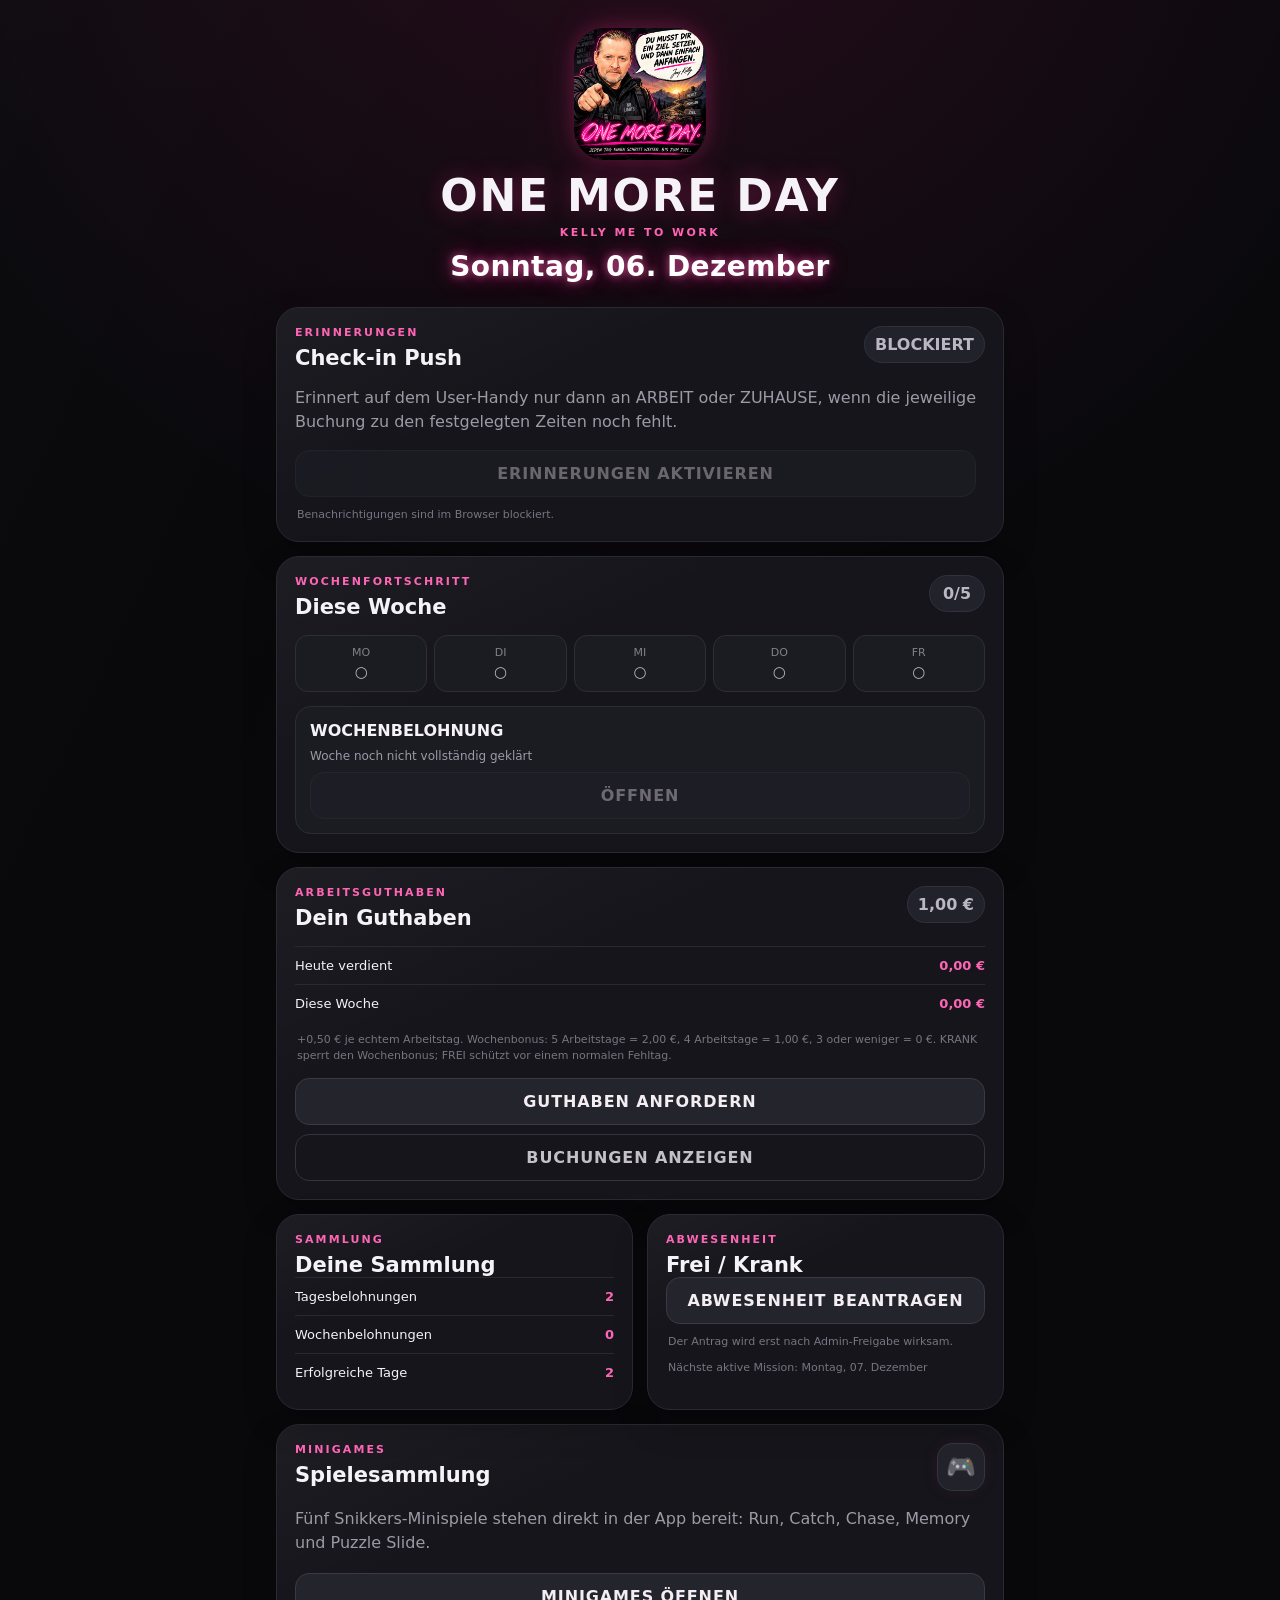
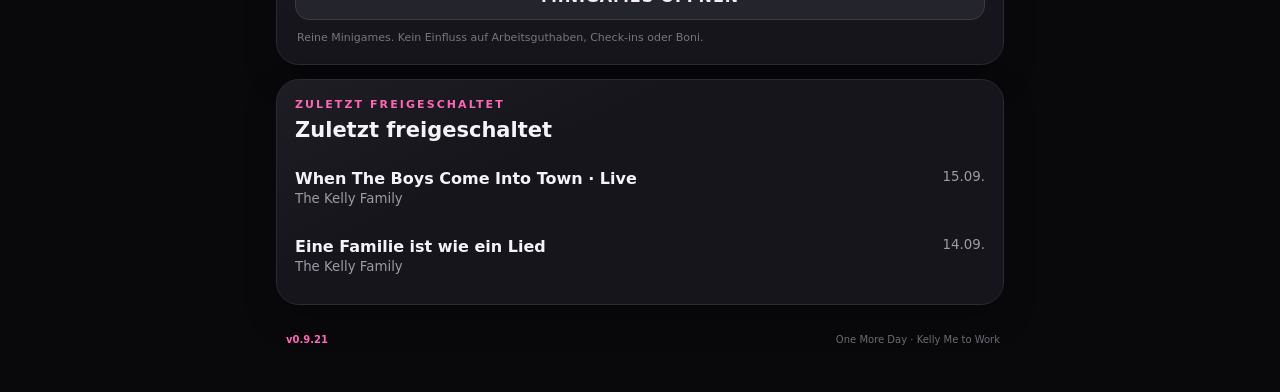
==== index.html @ d8d06d21 "Add files via upload" ====
<!doctype html>
<html lang="de">
<head>
  <meta charset="utf-8" />
  <meta name="viewport" content="width=device-width,initial-scale=1,viewport-fit=cover" />
  <meta name="theme-color" content="#0b0b0f" />
  <meta name="description" content="One More Day – Kelly Me to Work" />
  <link rel="manifest" href="manifest.webmanifest" />
  <link rel="icon" href="assets/icons/icon-192.png" />
  <link rel="apple-touch-icon" href="assets/icons/icon-192.png" />
  <link rel="stylesheet" href="styles.css" />
  <link rel="stylesheet" href="games/snikkers-run/snikkers-run.css" />
  <title>One More Day</title>
</head>
<body>
  <div class="app-shell">
    <header class="hero">
      <button id="joeyMotivationBtn" class="brand-icon-button" type="button" aria-label="Joey Kelly Motivation im Vollbild öffnen">
        <img class="brand-icon" src="assets/icons/icon-512.png" alt="One More Day – Joey Kelly Motivation" />
      </button>
      <div class="hero-copy">
        <h1>ONE MORE DAY</h1>
        <p class="hero-claim">KELLY ME TO WORK</p>
        <p id="todayLabel" class="today-date"></p>
      </div>
    </header>

    <main>
      <section id="pauseBanner" class="card pause-banner hidden"></section>

      <section id="missionCard" class="card mission-card">
        <div class="section-heading">
          <div>
            <p class="eyebrow">HEUTIGE MISSION</p>
            <h2>Arbeit. Zuhause. Belohnung.</h2>
          </div>
          <div id="dayBadge" class="badge">0/2</div>
        </div>

        <div class="steps">
          <div id="workStep" class="step">
            <div class="step-icon">W</div>
            <div class="step-copy">
              <strong>ARBEIT</strong>
              <span id="workStatus">Vor 13:00 Uhr am Arbeitsort bestätigen</span>
            </div>
            <span id="workMark" class="status-dot"></span>
          </div>

          <div id="homeStep" class="step">
            <div class="step-icon">H</div>
            <div class="step-copy">
              <strong>ZUHAUSE</strong>
              <span id="homeStatus">Ab 13:00 Uhr zuhause bestätigen</span>
            </div>
            <span id="homeMark" class="status-dot"></span>
          </div>
        </div>

        <button id="locationBtn" class="primary-btn">STANDORT PRÜFEN</button>
        <p id="locationHint" class="microcopy">Standort wird nur beim Tippen geprüft. Keine Hintergrund-Ortung.</p>
      </section>

      <section id="pushReminderCard" class="card push-card hidden">
        <div class="section-heading">
          <div>
            <p class="eyebrow">ERINNERUNGEN</p>
            <h2>Check-in Push</h2>
          </div>
          <div id="pushPermissionBadge" class="badge">AUS</div>
        </div>
        <p class="muted">Erinnert auf dem User-Handy nur dann an ARBEIT oder ZUHAUSE, wenn die jeweilige Buchung zu den festgelegten Zeiten noch fehlt.</p>
        <div class="push-actions">
          <button id="enableUserPushBtn" class="secondary-btn" type="button">ERINNERUNGEN AKTIVIEREN</button>
          <button id="disableUserPushBtn" class="ghost-btn hidden" type="button">DEAKTIVIEREN</button>
        </div>
        <p id="userPushStatus" class="microcopy">Noch nicht eingerichtet.</p>
      </section>

      <section id="rewardCard" class="card reward-card locked">
        <div class="reward-lock" id="rewardLock">🔒</div>
        <p class="eyebrow">TAGESBELOHNUNG</p>
        <h2 id="rewardTitle">Noch gesperrt</h2>
        <p id="rewardSubtitle" class="muted">Erst ARBEIT + ZUHAUSE abschließen.</p>
        <button id="openRewardBtn" class="primary-btn" disabled>TÜRCHEN ÖFFNEN</button>

        <div id="rewardContent" class="reward-content hidden">
          <div class="picture-wrap">
            <img id="dailyPicture" class="reward-picture-clickable" alt="Bild des Tages" title="Für Vollbild antippen" />
            <p id="pictureInfo" class="picture-info hidden"></p>
            <div class="picture-caption">
              <span>BILD DES TAGES</span>
              <a id="pictureSource" target="_blank" rel="noopener">Quelle</a>
            </div>
          </div>
          <div class="song-panel">
            <p class="eyebrow">SONG DES TAGES</p>
            <div id="spotifyCoverWrap" class="spotify-cover-wrap">
              <img id="spotifyCover" class="spotify-cover hidden" alt="Spotify Cover" />
              <div id="spotifyCoverFallback" class="spotify-cover-fallback">SPOTIFY COVER WIRD GELADEN…</div>
            </div>
            <h3 id="songTitle"></h3>
            <p id="songArtist" class="muted"></p>
            <a id="spotifyBtn" class="secondary-btn" target="_blank" rel="noopener">AUF SPOTIFY ÖFFNEN</a>
          </div>
          <div id="rewardExtras" class="reward-extras hidden"></div>
        </div>
      </section>

      <section class="card weekly-card">
        <div class="section-heading">
          <div>
            <p class="eyebrow">WOCHENFORTSCHRITT</p>
            <h2 id="weekTitle">Diese Woche</h2>
          </div>
          <div id="weekBadge" class="badge">0/5</div>
        </div>
        <div id="weekDays" class="week-days"></div>
        <div id="weeklyRewardBox" class="weekly-reward-box locked-box">
          <strong>WOCHENBELOHNUNG</strong>
          <span id="weeklyRewardStatus">Noch gesperrt</span>
          <button id="weeklyRewardBtn" class="secondary-btn" disabled>ÖFFNEN</button>
        </div>
      </section>

      <section class="card wallet-card">
        <div class="section-heading">
          <div>
            <p class="eyebrow">ARBEITSGUTHABEN</p>
            <h2>Dein Guthaben</h2>
          </div>
          <div id="walletBalance" class="badge">0,00 €</div>
        </div>
        <div class="stat-row"><span>Heute verdient</span><strong id="todayEarned">0,00 €</strong></div>
        <div class="stat-row"><span>Diese Woche</span><strong id="weekEarned">0,00 €</strong></div>
        <p class="microcopy">+0,50 € je echtem Arbeitstag. Wochenbonus: 5 Arbeitstage = 2,00 €, 4 Arbeitstage = 1,00 €, 3 oder weniger = 0 €. KRANK sperrt den Wochenbonus; FREI schützt vor einem normalen Fehltag.</p>
        <button id="requestPayoutBtn" class="secondary-btn wallet-request-btn" type="button">GUTHABEN ANFORDERN</button>
        <button id="bookingHistoryBtn" class="ghost-btn booking-history-btn" type="button">BUCHUNGEN ANZEIGEN</button>
        <button id="adminBtn" class="ghost-btn booking-history-btn hidden" type="button">ADMIN</button>
      </section>

      <section class="grid-two">
        <section class="card compact-card">
          <p class="eyebrow">SAMMLUNG</p>
          <h2>Deine Sammlung</h2>
          <div class="stat-row"><span>Tagesbelohnungen</span><strong id="dailyCount">0</strong></div>
          <div class="stat-row"><span>Wochenbelohnungen</span><strong id="weeklyCount">0</strong></div>
          <div class="stat-row"><span>Erfolgreiche Tage</span><strong id="completedCount">0</strong></div>
        </section>

        <section class="card compact-card">
          <p class="eyebrow">ABWESENHEIT</p>
          <h2>Frei / Krank</h2>
          <button id="absenceRequestBtn" class="secondary-btn" type="button">ABWESENHEIT BEANTRAGEN</button>
          <p class="microcopy">Der Antrag wird erst nach Admin-Freigabe wirksam.</p>
          <p id="nextMissionText" class="microcopy"></p>
        </section>
      </section>

      <section id="miniGamesLaunchCard" class="card mini-games-launch-card">
        <div class="section-heading">
          <div>
            <p class="eyebrow">MINIGAMES</p>
            <h2>Spielesammlung</h2>
          </div>
          <div class="snikkers-launch-badge" aria-hidden="true">🎮</div>
        </div>
        <p class="muted snikkers-launch-copy">Fünf Snikkers-Minispiele stehen direkt in der App bereit: Run, Catch, Chase, Memory und Puzzle Slide.</p>
        <button id="openMiniGamesBtn" class="secondary-btn" type="button">MINIGAMES ÖFFNEN</button>
        <p class="microcopy">Reine Minigames. Kein Einfluss auf Arbeitsguthaben, Check-ins oder Boni.</p>
      </section>

      <section class="card history-card">
        <div class="section-heading">
          <div>
            <p class="eyebrow">ZULETZT FREIGESCHALTET</p>
            <h2>Zuletzt freigeschaltet</h2>
          </div>
        </div>
        <div id="historyList" class="history-list"></div>
      </section>
    </main>

    <footer>
      <button id="versionBtn" class="version-btn">v0.9.21</button>
      <span>One More Day · Kelly Me to Work</span>
    </footer>
  </div>


  <dialog id="miniGamesDialog" class="mini-games-dialog">
    <div class="dialog-card mini-games-dialog-card">
      <div class="mini-games-dialog-head">
        <div>
          <p class="eyebrow">MINIGAMES</p>
          <h2>Spielesammlung</h2>
          <p class="microcopy">Tippe auf ein Cover, um das gewünschte Spiel zu öffnen.</p>
        </div>
        <button id="closeMiniGamesBtn" class="snikkers-game-close" type="button" aria-label="Minigames schließen">×</button>
      </div>
      <div class="mini-games-grid">
        <button id="snikkersRunCoverBtn" class="mini-game-cover-btn" type="button" aria-label="Snikkers Run starten">
          <img src="assets/games/snikkers-run/cover.png" alt="Game Cover von Snikkers Run" />
          <div class="mini-game-cover-meta">
            <strong>Snikkers Run</strong>
            <span>Jump &amp; Run Minigame</span>
          </div>
        </button>
        <button id="snikkersCatchCoverBtn" class="mini-game-cover-btn" type="button" aria-label="Snikkers Catch starten">
          <img src="assets/games/snikkers-catch/cover.png" alt="Game Cover von Snikkers Catch" />
          <div class="mini-game-cover-meta">
            <strong>Snikkers Catch</strong>
            <span>Catch &amp; Dodge Minigame</span>
          </div>
        </button>
        <button id="snikkersChaseCoverBtn" class="mini-game-cover-btn" type="button" aria-label="Snikkers Chase starten">
          <img src="assets/games/snikkers-chase/cover.png" alt="Game Cover von Snikkers Chase" />
          <div class="mini-game-cover-meta">
            <strong>Snikkers Chase</strong>
            <span>Maze Chase Minigame</span>
          </div>
        </button>
        <button id="snikkersMemoryCoverBtn" class="mini-game-cover-btn" type="button" aria-label="Snikkers Memory starten">
          <img src="assets/games/snikkers-memory/cover.png" alt="Game Cover von Snikkers Memory" />
          <div class="mini-game-cover-meta">
            <strong>Snikkers Memory</strong>
            <span>Memory Minigame</span>
          </div>
        </button>
        <button id="snikkersPuzzleCoverBtn" class="mini-game-cover-btn" type="button" aria-label="Snikkers Puzzle Slide starten">
          <img src="assets/games/snikkers-puzzle-slide/cover.png" alt="Game Cover von Snikkers Puzzle Slide" />
          <div class="mini-game-cover-meta">
            <strong>Snikkers Puzzle Slide</strong>
            <span>Schiebepuzzle Minigame</span>
          </div>
        </button>
      </div>
      <p class="microcopy">Reines Minigame. Kein Einfluss auf Arbeitsguthaben, Check-ins oder Boni.</p>
    </div>
  </dialog>


  <dialog id="snikkersRunDialog" class="snikkers-game-dialog">
    <div class="snikkers-game-dialog-card">
      <div class="snikkers-game-dialog-head">
        <div>
          <p class="eyebrow">MINI-GAME</p>
          <h2>Snikkers Run</h2>
        </div>
        <div class="snikkers-game-actions">
          <button id="snikkersFullscreenBtn" class="snikkers-game-fullscreen" type="button" aria-label="Snikkers Run im Vollbild anzeigen" title="Vollbild">⛶</button>
          <button id="closeSnikkersRunBtn" class="snikkers-game-close" type="button" aria-label="Snikkers Run schließen">×</button>
        </div>
      </div>
      <div id="snikkersRunMount"></div>
    </div>
  </dialog>

  <dialog id="snikkersCatchDialog" class="snikkers-catch-dialog">
    <div class="snikkers-catch-dialog-card">
      <div class="snikkers-catch-dialog-head">
        <div>
          <p class="eyebrow">MINI-GAME</p>
          <h2>Snikkers Catch</h2>
        </div>
        <div class="snikkers-game-actions">
          <button id="closeSnikkersCatchBtn" class="snikkers-game-close" type="button" aria-label="Snikkers Catch schließen">×</button>
        </div>
      </div>
      <iframe id="snikkersCatchFrame" class="snikkers-catch-frame" title="Snikkers Catch" allow="fullscreen" allowfullscreen></iframe>
    </div>
  </dialog>

  <dialog id="snikkersChaseDialog" class="snikkers-chase-dialog">
    <div class="snikkers-chase-dialog-card">
      <div class="snikkers-chase-dialog-head">
        <div>
          <p class="eyebrow">MINI-GAME</p>
          <h2>Snikkers Chase</h2>
        </div>
        <div class="snikkers-game-actions">
          <button id="closeSnikkersChaseBtn" class="snikkers-game-close" type="button" aria-label="Snikkers Chase schließen">×</button>
        </div>
      </div>
      <iframe id="snikkersChaseFrame" class="snikkers-chase-frame" title="Snikkers Chase" allow="fullscreen" allowfullscreen></iframe>
    </div>
  </dialog>

  <dialog id="snikkersMemoryDialog" class="snikkers-memory-dialog">
    <div class="snikkers-memory-dialog-card">
      <div class="snikkers-memory-dialog-head">
        <div>
          <p class="eyebrow">MINI-GAME</p>
          <h2>Snikkers Memory</h2>
        </div>
        <div class="snikkers-game-actions">
          <button id="closeSnikkersMemoryBtn" class="snikkers-game-close" type="button" aria-label="Snikkers Memory schließen">×</button>
        </div>
      </div>
      <iframe id="snikkersMemoryFrame" class="snikkers-memory-frame" title="Snikkers Memory" allow="fullscreen" allowfullscreen></iframe>
    </div>
  </dialog>

  <dialog id="snikkersPuzzleDialog" class="snikkers-puzzle-dialog">
    <div class="snikkers-puzzle-dialog-card">
      <div class="snikkers-puzzle-dialog-head">
        <div>
          <p class="eyebrow">MINI-GAME</p>
          <h2>Snikkers Puzzle Slide</h2>
        </div>
        <div class="snikkers-game-actions">
          <button id="closeSnikkersPuzzleBtn" class="snikkers-game-close" type="button" aria-label="Snikkers Puzzle Slide schließen">×</button>
        </div>
      </div>
      <iframe id="snikkersPuzzleFrame" class="snikkers-puzzle-frame" title="Snikkers Puzzle Slide" allow="fullscreen" allowfullscreen></iframe>
    </div>
  </dialog>

  <dialog id="adminDialog">
    <div class="dialog-card admin-dialog-card">
      <p class="eyebrow">ADMIN</p>
      <h2>Wochenstatus</h2>
      <p class="microcopy">Status wird erst nach bestätigter Cloud-Antwort übernommen.</p>
      <label>Admin-Schlüssel
        <input id="adminKey" type="password" autocomplete="off" placeholder="Cloudflare ADMIN_KEY" />
      </label>
      <div id="adminWeek" class="admin-week"></div>
      <div class="admin-request-section">
        <div class="admin-request-section-head">
          <div>
            <p class="eyebrow">ZEITRAUM</p>
            <h3>Frei / Krank direkt eintragen</h3>
          </div>
        </div>
        <div class="admin-range-grid">
          <label>Art
            <select id="adminRangeType">
              <option value="frei">Frei</option>
              <option value="krank">Krank</option>
              <option value="normal">Normal</option>
            </select>
          </label>
          <label>Von
            <input id="adminRangeFrom" type="date" />
          </label>
          <label>Bis
            <input id="adminRangeTo" type="date" />
          </label>
        </div>
        <button id="adminApplyRangeBtn" class="secondary-btn" type="button">ZEITRAUM EINTRAGEN</button>
        <p class="microcopy">Wochenenden werden automatisch übersprungen.</p>
      </div>
      <div class="admin-request-section">
        <div class="admin-request-section-head">
          <div>
            <p class="eyebrow">ANTRÄGE</p>
            <h3>Offene Abwesenheiten</h3>
          </div>
          <button id="refreshAdminAbsenceBtn" class="ghost-btn admin-refresh-btn" type="button">AKTUALISIEREN</button>
        </div>
        <div id="adminAbsenceList" class="admin-absence-list">
          <p class="microcopy">Noch nicht geladen.</p>
        </div>
      </div>
      <div class="admin-request-section admin-push-section">
        <div class="admin-request-section-head">
          <div>
            <p class="eyebrow">PUSH</p>
            <h3>Admin-Handy</h3>
          </div>
          <span id="adminPushBadge" class="badge">AUS</span>
        </div>
        <p class="microcopy">Nur auf dem vorgesehenen Admin-Handy aktivieren. Haupt-PC und Surface-PC bleiben ohne Push.</p>
        <div class="admin-push-actions">
          <button id="enableAdminPushBtn" class="secondary-btn" type="button">DIESES GERÄT ALS ADMIN-HANDY REGISTRIEREN</button>
          <button id="testAdminPushBtn" class="ghost-btn" type="button" disabled>TEST-PUSH SENDEN</button>
          <button id="disableAdminPushBtn" class="ghost-btn hidden" type="button">ADMIN-PUSH DEAKTIVIEREN</button>
        </div>
        <p id="adminPushStatus" class="microcopy">Noch nicht eingerichtet.</p>
      </div>
      <p id="adminMessage" class="microcopy"></p>
      <button id="closeAdminBtn" class="ghost-btn" type="button">SCHLIESSEN</button>
    </div>
  </dialog>

  <dialog id="bookingHistoryDialog">
    <div class="dialog-card booking-history-dialog-card">
      <p class="eyebrow">ARBEITSGUTHABEN</p>
      <h2>Buchungen</h2>
      <div class="booking-history-head"><span>Aktueller Kontostand</span><strong id="bookingHistoryBalance">0,00 €</strong></div>
      <div id="bookingHistoryList" class="booking-history-list"></div>
      <p id="bookingHistoryHint" class="microcopy">Die Buchungen werden aus dem Cloud-Konto geladen.</p>
      <button id="closeBookingHistoryBtn" class="ghost-btn payout-close-btn" type="button">SCHLIESSEN</button>
    </div>
  </dialog>

  <dialog id="payoutDialog">
    <div class="dialog-card payout-dialog-card">
      <p class="eyebrow">ARBEITSGUTHABEN</p>
      <h2>Guthaben anfordern</h2>
      <div class="payout-available"><span>Verfügbar</span><strong id="payoutAvailable">0,00 €</strong></div>
      <p class="microcopy">Wähle einen Betrag oder gib einen genauen Wunschbetrag inklusive Cent ein.</p>
      <div id="payoutQuickAmounts" class="payout-quick-amounts">
        <button type="button" class="payout-chip" data-cents="100">1,00 €</button>
        <button type="button" class="payout-chip" data-cents="500">5,00 €</button>
        <button type="button" class="payout-chip" data-cents="1000">10,00 €</button>
        <button type="button" class="payout-chip" data-cents="2000">20,00 €</button>
      </div>
      <button id="customPayoutBtn" class="ghost-btn payout-custom-btn" type="button">ANDERER BETRAG</button>
      <label id="customPayoutWrap" class="hidden">Gewünschter Betrag
        <div class="money-input-wrap"><input id="customPayoutAmount" inputmode="decimal" autocomplete="off" placeholder="0,00" aria-label="Gewünschter Betrag in Euro"><span>€</span></div>
      </label>
      <label>Wunsch / Verwendungszweck <span class="optional-label">optional</span>
        <textarea id="payoutWish" rows="3" maxlength="180" placeholder="z. B. Amazon, Google Play, ChatGPT Plus …"></textarea>
      </label>
      <div class="payout-summary"><span>Gewünschter Betrag</span><strong id="payoutSelected">Noch nicht gewählt</strong></div>
      <p id="payoutMessage" class="geo-neutral hidden"></p>
      <button id="submitPayoutBtn" class="primary-btn" type="button" disabled>GUTHABEN ANFORDERN</button>
      <button id="closePayoutBtn" class="ghost-btn payout-close-btn" type="button">ABBRECHEN</button>
      <p class="microcopy payout-preview-note">Vorschau: Es wird noch keine Anfrage gesendet und kein Guthaben reserviert oder abgezogen.</p>
    </div>
  </dialog>

  <dialog id="absenceRequestDialog">
    <form id="absenceRequestForm" class="dialog-card">
      <p class="eyebrow">ABWESENHEIT</p>
      <h2>Frei / Krank beantragen</h2>
      <label>Art
        <select id="absenceRequestType" required>
          <option value="frei">Frei</option>
          <option value="krank">Krank</option>
        </select>
      </label>
      <div class="date-grid">
        <label>Von
          <input id="absenceRequestFrom" type="date" required />
        </label>
        <label>Bis
          <input id="absenceRequestTo" type="date" required />
        </label>
      </div>
      <label>Hinweis <span class="optional-label">optional</span>
        <textarea id="absenceRequestNote" rows="3" maxlength="500" placeholder="Optionaler Hinweis für den Admin"></textarea>
      </label>
      <p class="microcopy">Der Antrag ändert den Tagesstatus nicht sofort. Erst eine Admin-Genehmigung macht ihn wirksam. Wochenenden werden automatisch übersprungen.</p>
      <p id="absenceRequestMessage" class="microcopy"></p>
      <div class="dialog-actions">
        <button type="button" id="closeAbsenceRequestBtn" class="ghost-btn">ABBRECHEN</button>
        <button type="submit" class="primary-btn">ANTRAG SENDEN</button>
      </div>
    </form>
  </dialog>

  <dialog id="historyDialog">
    <div class="dialog-card history-dialog-card">
      <p class="eyebrow" id="historyDialogDate">TAGESBELOHNUNG</p>
      <h2 id="historyDialogTitle">Freigeschaltete Belohnung</h2>
      <div class="reward-content">
        <div class="picture-wrap">
          <img id="historyPicture" class="reward-picture-clickable" alt="Bild des Tages" title="Für Vollbild antippen" />
          <p id="historyPictureInfo" class="picture-info hidden"></p>
          <div class="picture-caption"><span>BILD DES TAGES</span><a id="historyPictureSource" target="_blank" rel="noopener">Quelle</a></div>
        </div>
        <div class="song-panel">
          <p class="eyebrow">SONG DES TAGES</p>
          <div class="spotify-cover-wrap">
            <img id="historySpotifyCover" class="spotify-cover hidden" alt="Spotify Cover" />
            <div id="historySpotifyFallback" class="spotify-cover-fallback">SPOTIFY COVER WIRD GELADEN…</div>
          </div>
          <h3 id="historySongTitle"></h3>
          <p id="historySongArtist" class="muted"></p>
          <a id="historySpotifyBtn" class="secondary-btn" target="_blank" rel="noopener">AUF SPOTIFY ÖFFNEN</a>
        </div>
        <div id="historyRewardExtras" class="reward-extras hidden"></div>
      </div>
      <button class="ghost-btn history-close" onclick="document.getElementById('historyDialog').close()">SCHLIESSEN</button>
    </div>
  </dialog>

  <dialog id="weeklyDialog">
    <div class="dialog-card">
      <p class="eyebrow">WOCHENBELOHNUNG</p>
      <h2 id="weeklyDialogTitle"></h2>
      <p id="weeklyDialogText" class="muted"></p>
      <a id="weeklyYoutubeLink" class="primary-btn link-btn" target="_blank" rel="noopener">AUF YOUTUBE ÖFFNEN</a>
      <button class="ghost-btn" onclick="document.getElementById('weeklyDialog').close()">SCHLIESSEN</button>
    </div>
  </dialog>

  <dialog id="pictureFullscreenDialog" class="picture-fullscreen-dialog">
    <div class="picture-fullscreen-card">
      <button id="closePictureFullscreen" class="motivation-close" type="button" aria-label="Vollbild schließen">×</button>
      <img id="pictureFullscreenImage" alt="Bild des Tages im Vollbild" />
      <div class="picture-fullscreen-meta">
        <p id="pictureFullscreenInfo" class="muted hidden"></p>
        <a id="pictureFullscreenSource" target="_blank" rel="noopener">QUELLE</a>
      </div>
    </div>
  </dialog>

  <dialog id="joeyMotivationDialog" class="motivation-dialog">
    <div class="motivation-dialog-card">
      <button id="closeJoeyMotivation" class="motivation-close" type="button" aria-label="Vollbild schließen">×</button>
      <img src="assets/joey-motivation.png" alt="Joey Kelly Comic-Motiv: Du musst dir ein Ziel setzen und dann einfach anfangen. One More Day. Jeden Tag einen Schritt weiter. Bis zum Ziel." />
    </div>
  </dialog>

  <dialog id="versionDialog">
    <div class="dialog-card">
      <p class="eyebrow">ÄNDERUNGEN</p>
      <h2>One More Day v0.9.21</h2>
      <ul>
        <li><strong>v0.9.21:</strong> Snikkers Puzzle Slide v0.1.2 als fünftes Minigame mit eigenem Cover, 31 Snikkers-Bildern, Theme-Song, Bestwerten und Vollbild-Unterstützung integriert.</li>
        <li><strong>v0.9.17:</strong> Snikkers Memory v0.3.1 stellt die schwere 30-Karten-Stufe automatisch um: Hochformat 5×6, Querformat 6×5. Beim Drehen bleiben Runde, Karten, Züge, Paare und Zeit erhalten.</li>
        <li><strong>v0.9.16:</strong> Snikkers Catch, Snikkers Chase und Snikkers Memory nutzen eine einheitlichere Minigame-Hülle mit sichtbarem MINI-GAME-Label und abgestimmtem Header.</li>
        <li><strong>v0.9.15:</strong> Snikkers Chase v0.2.0 erhält eine Level-Auswahl: Level 1 mit 2 Fliegen, Level 2 mit 3 Fliegen. Bestzeiten werden pro Level getrennt gespeichert.</li>
        <li><strong>v0.9.15:</strong> Run, Catch und Chase starten künftig im stillstehenden Bereitschaftszustand und laufen erst nach bewusstem Tap/Klick bzw. Startbutton los; Snikkers ist in Chase leicht größer.</li>
        <li><strong>v0.9.14:</strong> Snikkers Memory v0.3.0 ersetzt die bisherigen Platzhalter durch 31 echte Snikkers-Fotos, die quadratisch und fürs Handy optimiert aufbereitet wurden.</li>
        <li><strong>v0.9.14:</strong> Die drei Memory-Stufen 5×4, 5×5 und 5×6 bleiben erhalten; die 5×5-Stufe nutzt weiter eine leere, nicht anklickbare Mitte.</li>
        <li><strong>v0.9.11:</strong> Snikkers Memory v0.1.0 als viertes Minigame integriert, inklusive Cover, 5×4-Spielfeld, 10 zufälligen Paaren aus 16 Motiven und eigener Vollbildansicht.</li>
        <li><strong>v0.9.11:</strong> Memory nutzt ebenfalls die gemeinsame dynamische Viewport-Höhe, damit Hochformat, Querformat und Vollbild auf Android sauber neu berechnet werden.</li>
        <li><strong>v0.9.10:</strong> Gemeinsame adaptive Minigame-Ansicht für Run, Catch und Chase: Hochformat, Querformat, Rotation und Vollbild werden anhand des tatsächlich verfügbaren Viewports neu eingepasst.</li>
        <li><strong>v0.9.10:</strong> Snikkers Chase behält im Vollbild jetzt das echte 912×624-Seitenverhältnis; die untere Maze-Reihe wird nicht mehr durch eine gestreckte Canvas-Darstellung abgeschnitten.</li>
        <li><strong>v0.9.9:</strong> Alle drei Minigames zeigen Steuerungshinweise jetzt auch im Querformat und Vollbild vollständig an; Spielflächen werden ohne Abschneiden eingepasst.</li>
        <li><strong>v0.9.9:</strong> Snikkers Catch: Schokolade ersetzt den fälschlich geführten Schuh als −20-Hindernis; Legende korrigiert und Touch-Nachführung leicht beschleunigt.</li>
        <li><strong>v0.9.8:</strong> Snikkers Chase als drittes Minigame mit eigenem Cover, Standalone-Spiel und Vollbild-Unterstützung integriert.</li>
        <li><strong>v0.9.7:</strong> Bezeichnung und technische Struktur des ersten Minigames wurden vollständig auf Snikkers Run vereinheitlicht.</li>
        <li><strong>v0.9.7:</strong> Snikkers Catch wird im Handy-Hochformat kompakt statt über die gesamte Bildschirmhöhe gestreckt dargestellt.</li>
        <li><strong>v0.9.7:</strong> Snikkers Catch nutzt im Querformat/Vollbild die gesamte verfügbare Breite ohne seitliche helle Ränder.</li>
        <li><strong>v0.9.6:</strong> Snikkers Run besitzt jetzt zusätzlich eine direkt startbare Standalone-index.html.</li>
        <li><strong>v0.9.7:</strong> Feste Spiele-Struktur: jedes Minigame erhält künftig eine eigene direkt spielbare index.html.</li>
        <li><strong>v0.9.3:</strong> Admin kann ARBEIT/ZUHAUSE buchen oder widerrufen.</li>
        <li><strong>v0.9.3:</strong> FREI/KRANK kann als Von-Bis-Zeitraum beantragt bzw. administrativ gesetzt werden.</li>
        <li><strong>v0.9.3:</strong> Admin-Push bei echter User-Buchung und Cloud-Start-Sync korrigiert.</li>
        <li>Web-Push-Grundfunktion für User-Handy und Admin-Handy ergänzt.</li>
        <li>User-Handy kann Erinnerungs-Pushs aktivieren; Admin-Geräte sehen diese User-Aktivierung nicht.</li>
        <li>Admin-Bereich enthält eine separate Registrierung ausschließlich für das Admin-Handy sowie einen Test-Push.</li>
        <li>Service Worker verarbeitet Push-Nachrichten auch bei geschlossener PWA und öffnet One More Day beim Antippen.</li>
        <li>Erfolgreiche ARBEIT-/ZUHAUSE-Buchungen vom User-Handy werden mit Geräte- und Buchungskennung an den Server gemeldet, damit später der Admin-Push eindeutig ausgelöst werden kann.</li>
        <li>Minigames bleiben weiterhin Admin-only im Testmodus.</li>
        <li>Guthaben, Check-in-Regeln, Abwesenheiten und bestehende Cloud-Daten bleiben unverändert.</li>
      </ul>
      <button class="primary-btn" onclick="document.getElementById('versionDialog').close()">SCHLIESSEN</button>
    </div>
  </dialog>

  <script src="data.js"></script>
  <script src="content.js"></script>
  <script src="games/game-viewport.js"></script>
  <script src="games/snikkers-run/snikkers-run.js"></script>
  <script src="app.js"></script>
</body>
</html>
---- styles.css ----
:root{
  color-scheme:dark;
  --bg:#09090c;--panel:#15151b;--panel2:#1d1d25;--line:#2a2a34;
  --text:#f5f3f7;--muted:#9d9aa6;--pink:#ff2f92;--pink2:#ff65b5;
  --glow:rgba(255,47,146,.30);--danger:#ff668f;
  font-family:Inter,ui-sans-serif,system-ui,-apple-system,BlinkMacSystemFont,"Segoe UI",sans-serif;
}
*{box-sizing:border-box}body{margin:0;background:radial-gradient(circle at 50% -10%,rgba(255,47,146,.12),transparent 35%),var(--bg);color:var(--text);min-height:100vh}
body:before{content:"";position:fixed;inset:0;pointer-events:none;background:linear-gradient(115deg,rgba(255,255,255,.015),transparent 40%)}
button,a,select,input{font:inherit}.app-shell{width:min(760px,100%);margin:auto;padding:18px 16px calc(32px + env(safe-area-inset-bottom))}
.hero{display:flex;flex-direction:column;align-items:center;text-align:center;gap:10px;padding:10px 4px 24px}.brand-icon{width:132px;height:132px;border-radius:31px;box-shadow:0 0 18px rgba(255,47,146,.22),0 0 42px rgba(255,47,146,.16)}.hero-copy{display:flex;flex-direction:column;align-items:center}.hero-claim{font-size:11px;font-weight:850;letter-spacing:.22em;color:var(--pink2);margin:2px 0 11px;text-transform:uppercase}.today-date{margin:0;white-space:nowrap;font-size:clamp(21px,5.8vw,28px);font-weight:850;letter-spacing:.015em;color:#fff;text-shadow:0 0 8px rgba(255,101,181,.72),0 0 22px rgba(255,47,146,.48),0 0 38px rgba(255,47,146,.22)}
h1,h2,h3,p{margin-top:0}h1{font-size:clamp(28px,8vw,44px);margin-bottom:3px;letter-spacing:.04em;text-shadow:0 0 22px var(--glow)}h2{font-size:21px;margin-bottom:0}h3{font-size:20px;margin-bottom:5px}
.eyebrow{font-size:11px;font-weight:850;letter-spacing:.19em;color:var(--pink2);margin-bottom:7px}.muted{color:var(--muted)}
.card{background:linear-gradient(155deg,rgba(255,255,255,.035),transparent 35%),var(--panel);border:1px solid var(--line);border-radius:23px;padding:18px;margin-bottom:14px;box-shadow:0 14px 34px rgba(0,0,0,.22)}
.section-heading{display:flex;align-items:flex-start;justify-content:space-between;gap:12px;margin-bottom:16px}.badge{min-width:56px;text-align:center;padding:8px 10px;border-radius:999px;background:#22222b;border:1px solid #31313d;color:#bbb7c2;font-weight:800}
.steps{display:grid;gap:10px;margin-bottom:14px}.step{display:flex;align-items:center;gap:12px;background:var(--panel2);border:1px solid #292934;border-radius:17px;padding:13px;transition:.2s}.step.done{border-color:rgba(255,47,146,.75);box-shadow:0 0 20px rgba(255,47,146,.09)}
.step-icon{display:grid;place-items:center;width:39px;height:39px;border-radius:12px;background:#24242d;color:var(--pink2);font-weight:900}.step-copy{display:flex;flex-direction:column;gap:3px;flex:1}.step-copy span{font-size:12px;color:var(--muted)}.status-dot{width:11px;height:11px;border-radius:50%;background:#3a3942}.done .status-dot{background:var(--pink);box-shadow:0 0 13px var(--pink)}
.geo-neutral,.geo-success,.geo-error{padding:10px 12px;border-radius:12px;border:1px solid transparent;font-weight:750;line-height:1.45}.geo-neutral{color:#b9b6c0;background:#1b1b22;border-color:#30303a}.geo-success{color:#bfffd4;background:rgba(31,180,88,.12);border-color:rgba(65,220,118,.52);box-shadow:0 0 18px rgba(65,220,118,.10)}.geo-error{color:#ffc1cc;background:rgba(220,45,78,.12);border-color:rgba(255,80,111,.55);box-shadow:0 0 18px rgba(255,80,111,.09)}
.primary-btn,.secondary-btn,.ghost-btn{width:100%;border-radius:14px;padding:13px 16px;font-weight:900;letter-spacing:.055em;border:0;cursor:pointer}.primary-btn{background:linear-gradient(135deg,var(--pink),#ff5aae);color:white;box-shadow:0 8px 26px rgba(255,47,146,.23)}.primary-btn:disabled,.secondary-btn:disabled{opacity:.38;cursor:not-allowed;box-shadow:none}.secondary-btn{display:inline-flex;justify-content:center;align-items:center;text-decoration:none;background:#24242d;border:1px solid #3a3945;color:#f4edf2}.ghost-btn{background:transparent;border:1px solid #34343f;color:#c4c0c9}.microcopy{font-size:11px;color:#777581;margin:10px 2px 0;line-height:1.45}
.reward-card{text-align:center;overflow:hidden;position:relative}.reward-card.unlocked{border-color:rgba(255,47,146,.6);box-shadow:0 0 30px rgba(255,47,146,.09),0 14px 34px rgba(0,0,0,.22)}.reward-lock{font-size:32px;margin:2px 0 8px}.reward-content{text-align:left;margin-top:18px}.picture-wrap{position:relative;overflow:hidden;border-radius:18px;border:1px solid #2d2d37;background:#0c0c10}.picture-wrap img{width:100%;height:360px;display:block;object-fit:cover}.picture-caption{position:absolute;left:0;right:0;bottom:0;padding:34px 13px 12px;background:linear-gradient(transparent,rgba(0,0,0,.85));display:flex;justify-content:space-between;align-items:end;font-size:10px;font-weight:900;letter-spacing:.13em}.picture-caption a{color:#ffc0df}.song-panel{padding:17px 3px 1px}
.week-days{display:grid;grid-template-columns:repeat(5,1fr);gap:7px;margin:6px 0 14px}.week-day{padding:10px 3px;text-align:center;border-radius:13px;border:1px solid #2e2e38;background:#1b1b22;font-size:11px;color:#827f89}.week-day strong{display:block;font-size:15px;margin-top:4px;color:#bbb7c2}.week-day.done{border-color:var(--pink);box-shadow:0 0 14px rgba(255,47,146,.11)}.week-day.done strong{color:var(--pink2)}.week-day.paused{opacity:.5}.weekly-reward-box{display:grid;gap:9px;padding:14px;border-radius:16px;background:#1b1b22;border:1px solid #2c2c35}.weekly-reward-box span{font-size:12px;color:var(--muted)}.weekly-reward-box.ready{border-color:rgba(255,47,146,.65);box-shadow:0 0 17px rgba(255,47,146,.09)}
.grid-two{display:grid;grid-template-columns:1fr 1fr;gap:14px}.compact-card{margin-bottom:14px}.stat-row{display:flex;justify-content:space-between;border-top:1px solid #292932;padding:11px 0;font-size:13px}.stat-row strong{color:var(--pink2)}
.pause-banner{border-color:#5f3650;background:linear-gradient(135deg,rgba(255,47,146,.1),transparent),var(--panel)}.history-list{display:grid;gap:8px}.history-item{display:flex;justify-content:space-between;gap:10px;padding:11px 0;border-top:1px solid #292932}.history-item:first-child{border-top:0}.history-item small{color:var(--muted)}
footer{display:flex;justify-content:space-between;align-items:center;color:#6d6a73;font-size:10px;padding:14px 4px}.version-btn{background:none;border:0;color:var(--pink2);font-weight:800;cursor:pointer}.hidden{display:none!important}
dialog{border:0;background:transparent;padding:14px;width:min(560px,100%);color:var(--text)}dialog::backdrop{background:rgba(0,0,0,.82);backdrop-filter:blur(7px)}.dialog-card{background:#15151b;border:1px solid #33333d;border-radius:24px;padding:20px;box-shadow:0 28px 80px #000}.dialog-card label{display:grid;gap:6px;font-size:12px;color:#aaa6b0;margin:12px 0}.dialog-card input,.dialog-card select{width:100%;background:#202028;color:white;border:1px solid #34343e;border-radius:12px;padding:12px}.date-grid{display:grid;grid-template-columns:1fr 1fr;gap:10px}.dialog-actions{display:grid;grid-template-columns:1fr 1fr;gap:9px;margin-top:18px}.link-btn{text-decoration:none;display:flex;justify-content:center;margin:16px 0 9px}
@media(max-width:560px){.grid-two{grid-template-columns:1fr}.picture-wrap img{height:310px}.hero{padding-top:4px}.brand-icon{width:122px;height:122px;border-radius:29px}.card{border-radius:20px;padding:16px}}

.spotify-cover-wrap{width:min(100%,300px);aspect-ratio:1;margin:10px auto 16px;border-radius:18px;overflow:hidden;border:1px solid #34343f;background:linear-gradient(145deg,#17171d,#0d0d11);box-shadow:0 0 24px rgba(255,47,146,.08);display:grid;place-items:center}.spotify-cover{width:100%;height:100%;object-fit:cover;display:block}.spotify-cover-fallback{padding:22px;text-align:center;color:#777481;font-size:10px;font-weight:900;letter-spacing:.12em;line-height:1.5}.song-panel h3,.song-panel .muted{text-align:center}.song-panel .secondary-btn{display:flex;max-width:300px;margin:14px auto 0}

.picture-info{margin:10px 4px 0;text-align:left;font-size:.82rem;color:var(--muted);line-height:1.35}

.week-day.clickable{cursor:pointer}.week-day.clickable:hover,.week-day.clickable:focus-visible{transform:translateY(-1px);outline:1px solid var(--pink2);background:#22222b}.history-button{width:100%;background:transparent;border:0;color:inherit;text-align:left;cursor:pointer;font:inherit}.history-button:hover,.history-button:focus-visible{background:#1d1d25;border-radius:12px;outline:1px solid #34343f;padding-left:10px;padding-right:10px}.history-dialog-card{max-height:88vh;overflow:auto}.history-close{margin-top:14px}


/* Joey Kelly motivation / fullscreen */
.brand-icon-button{display:block;padding:0;margin:0;border:0;background:transparent;border-radius:31px;cursor:pointer;line-height:0}.brand-icon-button:focus-visible{outline:2px solid var(--pink2);outline-offset:4px}.brand-icon-button:active{transform:scale(.98)}
.motivation-dialog{width:100%;max-width:none;height:100%;max-height:none;margin:0;padding:max(12px,env(safe-area-inset-top)) 12px max(12px,env(safe-area-inset-bottom));background:rgba(0,0,0,.94)}.motivation-dialog::backdrop{background:#000}.motivation-dialog-card{position:relative;width:100%;height:100%;display:grid;place-items:center}.motivation-dialog-card img{display:block;max-width:min(100%,900px);max-height:calc(100vh - 32px);width:auto;height:auto;object-fit:contain;border-radius:16px;box-shadow:0 0 36px rgba(255,47,146,.18)}.motivation-close{position:fixed;z-index:2;top:max(12px,env(safe-area-inset-top));right:14px;width:44px;height:44px;border-radius:50%;border:1px solid rgba(255,255,255,.24);background:rgba(10,10,13,.82);color:#fff;font-size:30px;line-height:1;cursor:pointer;backdrop-filter:blur(8px)}
\n/* v0.3.4 reward snapshot / picture fullscreen */
.reward-picture-clickable{cursor:zoom-in}.reward-picture-clickable:focus-visible{outline:2px solid var(--pink2);outline-offset:-3px}
.picture-fullscreen-dialog{width:100%;max-width:none;height:100%;max-height:none;margin:0;padding:max(12px,env(safe-area-inset-top)) 12px max(12px,env(safe-area-inset-bottom));background:rgba(0,0,0,.96)}.picture-fullscreen-dialog::backdrop{background:#000}.picture-fullscreen-card{position:relative;width:100%;height:100%;display:flex;flex-direction:column;align-items:center;justify-content:center;gap:10px}.picture-fullscreen-card img{display:block;max-width:min(100%,1200px);max-height:calc(100vh - 100px);width:auto;height:auto;object-fit:contain;border-radius:12px;box-shadow:0 0 36px rgba(255,47,146,.12)}.picture-fullscreen-meta{width:min(100%,1200px);display:flex;justify-content:space-between;gap:14px;align-items:center;font-size:12px}.picture-fullscreen-meta p{margin:0}.picture-fullscreen-meta a{color:#ffc0df;font-weight:850;letter-spacing:.08em}


/* v0.4.2 payout request preview */
.wallet-request-btn{margin-top:14px}.payout-dialog-card{max-height:90vh;overflow:auto}.payout-available,.payout-summary{display:flex;justify-content:space-between;align-items:center;gap:12px;padding:13px 14px;margin:14px 0;border-radius:14px;background:#1d1d25;border:1px solid #30303a}.payout-available strong,.payout-summary strong{color:var(--pink2);font-size:18px}.payout-quick-amounts{display:grid;grid-template-columns:repeat(4,1fr);gap:8px;margin:14px 0 10px}.payout-chip{padding:11px 6px;border-radius:12px;border:1px solid #3a3945;background:#24242d;color:#f4edf2;font-weight:850;cursor:pointer}.payout-chip.selected{border-color:var(--pink);color:#fff;box-shadow:0 0 16px rgba(255,47,146,.16);background:rgba(255,47,146,.13)}.payout-chip:disabled{opacity:.28;cursor:not-allowed}.payout-custom-btn{margin-bottom:4px}.money-input-wrap{display:flex;align-items:center;background:#202028;border:1px solid #34343e;border-radius:12px;overflow:hidden}.dialog-card .money-input-wrap input{border:0;background:transparent;border-radius:0;outline:0}.money-input-wrap span{padding-right:14px;color:var(--pink2);font-weight:900}.dialog-card textarea{width:100%;resize:vertical;min-height:76px;background:#202028;color:white;border:1px solid #34343e;border-radius:12px;padding:12px;font:inherit}.optional-label{color:#777581;font-weight:500}.payout-close-btn{margin-top:9px}.payout-preview-note{text-align:center}.payout-summary strong{font-size:14px;text-align:right}@media(max-width:480px){.payout-quick-amounts{grid-template-columns:1fr 1fr}}


/* v0.4.3 Wednesday reward extras */
.reward-extras{display:grid;gap:12px;margin-top:16px}.reward-extra{position:relative;padding:15px;border-radius:16px;background:linear-gradient(145deg,rgba(255,47,146,.08),rgba(255,255,255,.02));border:1px solid #353540}.reward-extra .eyebrow{margin-bottom:8px}.reward-extra-text{margin:0;color:#e7e3e9;line-height:1.55;font-size:14px;white-space:pre-line}.reward-extra-source{display:inline-block;margin-top:10px;color:#ffc0df;font-size:11px;font-weight:850;letter-spacing:.08em}


/* v0.4.4 booking history */
.booking-history-btn{margin-top:9px}.booking-history-dialog-card{max-height:88vh;overflow:auto}.booking-history-head{display:flex;justify-content:space-between;align-items:center;gap:12px;padding:13px 14px;margin:14px 0;border-radius:14px;background:#1d1d25;border:1px solid #30303a}.booking-history-head strong{color:var(--pink2);font-size:18px}.booking-history-list{display:grid;margin-top:8px}.booking-row{display:flex;align-items:center;justify-content:space-between;gap:14px;padding:13px 2px;border-top:1px solid #292932}.booking-row:first-child{border-top:0}.booking-copy{display:flex;flex-direction:column;gap:4px;min-width:0}.booking-copy strong{font-size:14px}.booking-copy small{font-size:11px;color:var(--muted)}.booking-amount{white-space:nowrap;font-size:14px}.booking-amount.positive{color:#bfffd4}.booking-amount.negative{color:#ffc1cc}.booking-empty{padding:12px 0}

.admin-dialog-card{max-width:760px}
.admin-week{display:grid;gap:12px;margin:16px 0}
.admin-day-row{border:1px solid rgba(255,255,255,.12);border-radius:16px;padding:12px;display:grid;gap:10px}
.admin-day-info{display:flex;justify-content:space-between;gap:12px;align-items:center;flex-wrap:wrap}
.admin-day-info span{font-size:.85rem;opacity:.75}
.admin-status-buttons{display:grid;grid-template-columns:repeat(3,minmax(0,1fr));gap:8px}
.admin-status-btn{border:1px solid rgba(255,255,255,.14);background:#17171d;color:#fff;border-radius:10px;padding:9px 6px;font-size:.72rem;font-weight:800}
.admin-status-btn.active{box-shadow:0 0 0 1px #ff3fa4 inset}
@media(max-width:560px){.admin-status-buttons{grid-template-columns:1fr 1fr}}

.week-day.paused strong{font-size:.68rem;letter-spacing:.04em}
.admin-request-section{margin-top:18px;padding-top:18px;border-top:1px solid rgba(255,255,255,.10)}
.admin-request-section-head{display:flex;justify-content:space-between;gap:12px;align-items:flex-end;margin-bottom:12px}
.admin-request-section-head h3{margin:2px 0 0}
.admin-refresh-btn{width:auto;padding:9px 12px}
.admin-absence-list{display:grid;gap:10px}
.admin-request-card{border:1px solid rgba(255,255,255,.12);border-radius:14px;padding:12px;background:rgba(255,255,255,.025)}
.admin-request-head{display:flex;justify-content:space-between;gap:12px;align-items:flex-start}
.admin-request-head div{display:grid;gap:3px}
.admin-request-head span{font-size:.82rem;opacity:.72}
.admin-request-status{font-size:.7rem!important;font-weight:900;letter-spacing:.08em;color:#ff66b6;opacity:1!important}
.admin-request-note{margin:10px 0 0;font-size:.88rem;opacity:.82;white-space:pre-wrap}
.admin-request-actions{display:grid;grid-template-columns:1fr 1fr;gap:8px;margin-top:12px}
.admin-approve-btn,.admin-reject-btn{border-radius:10px;padding:10px;border:1px solid rgba(255,255,255,.14);font-weight:900}
.admin-approve-btn{background:#24242b;color:#fff}
.admin-reject-btn{background:#17171d;color:#fff}
@media(max-width:560px){.admin-request-section-head{align-items:stretch;flex-direction:column}.admin-refresh-btn{width:100%}}


/* v0.8.0 · Snikkers Run */
.snikkers-launch-copy{margin-bottom:14px;line-height:1.5}
.snikkers-launch-badge{display:grid;place-items:center;min-width:48px;height:48px;border-radius:15px;background:#22222b;border:1px solid #34343f;font-size:24px;box-shadow:0 0 18px rgba(255,47,146,.08)}
.snikkers-game-dialog{width:min(1000px,100%);max-width:none;margin:auto;padding:10px;background:transparent}
.snikkers-game-dialog::backdrop{background:rgba(0,0,0,.88);backdrop-filter:blur(7px)}
.snikkers-game-dialog-card{width:100%;max-height:calc(100vh - 20px);overflow:auto;background:#111116;border:1px solid #33333d;border-radius:24px;padding:16px;box-shadow:0 28px 80px #000}
.snikkers-game-dialog-head{display:flex;align-items:center;justify-content:space-between;gap:14px;margin-bottom:12px}
.snikkers-game-dialog-head h2{margin:0}
.snikkers-game-actions{display:flex;align-items:center;gap:8px}
.snikkers-game-close,.snikkers-game-fullscreen{display:grid;place-items:center;flex:0 0 auto;width:44px;height:44px;border-radius:50%;border:1px solid #3a3945;background:#1d1d25;color:#fff;line-height:1;cursor:pointer;-webkit-tap-highlight-color:transparent}
.snikkers-game-close{font-size:28px}.snikkers-game-fullscreen{font-size:22px}
.snikkers-game-fullscreen[hidden]{display:none}
.snikkers-game-close:focus-visible,.snikkers-game-fullscreen:focus-visible{outline:2px solid var(--pink2);outline-offset:3px}
.snikkers-game-dialog .snikkers-run{--sr-accent:var(--pink);--sr-accent-hover:var(--pink2);--sr-panel:#15151b;--sr-text:var(--text);--sr-muted:var(--muted)}
.snikkers-game-dialog .snikkers-run__panel{border-color:#34343f;background:#15151b;padding:12px}
.snikkers-game-dialog .snikkers-run__title{color:var(--pink2)}
.snikkers-game-dialog .snikkers-run__music{border-color:var(--pink);color:var(--text)}
.snikkers-game-dialog .snikkers-run__music:hover{background:rgba(255,47,146,.09)}
.snikkers-game-dialog .snikkers-run__music:focus-visible,.snikkers-game-dialog .snikkers-run__stage:focus-visible{outline-color:rgba(255,101,181,.7)}
@media(max-width:560px){.snikkers-game-dialog{padding:6px}.snikkers-game-dialog-card{padding:10px;border-radius:19px}.snikkers-game-dialog-head{padding:2px 2px 0}.snikkers-game-dialog .snikkers-run__panel{padding:8px}.snikkers-game-dialog .snikkers-run__footer{font-size:.7rem}}


/* v0.8.1 · Snikkers Run Mobile/Fullscreen */
.snikkers-game-dialog:fullscreen,
.snikkers-game-dialog:-webkit-full-screen{width:100%;height:100%;max-width:none;max-height:none;margin:0;padding:0;background:#0b0b0f}
.snikkers-game-dialog:fullscreen .snikkers-game-dialog-card,
.snikkers-game-dialog:-webkit-full-screen .snikkers-game-dialog-card{width:100%;height:100%;max-height:none;border-radius:0;border:0;padding:8px;overflow:hidden;display:flex;flex-direction:column}
.snikkers-game-dialog:fullscreen #snikkersRunMount,
.snikkers-game-dialog:-webkit-full-screen #snikkersRunMount{flex:1;min-height:0;display:flex}

@media (orientation:landscape) and (max-height:700px){
  .snikkers-game-dialog{position:fixed;inset:0;width:100vw;height:100dvh;max-width:none;max-height:none;margin:0;padding:0}
  .snikkers-game-dialog-card{width:100%;height:100dvh;max-height:none;border-radius:0;border:0;padding:max(6px,env(safe-area-inset-top)) max(6px,env(safe-area-inset-right)) max(6px,env(safe-area-inset-bottom)) max(6px,env(safe-area-inset-left));overflow:hidden;display:flex;flex-direction:column}
  .snikkers-game-dialog-head{flex:0 0 auto;margin:0 0 4px;min-height:44px}
  .snikkers-game-dialog-head .eyebrow{display:none}
  .snikkers-game-dialog-head h2{font-size:1rem}
  #snikkersRunMount{flex:1;min-height:0;display:flex}
  .snikkers-game-dialog .snikkers-run{flex:1;min-height:0}
  .snikkers-game-dialog .snikkers-run__panel{height:100%;padding:0;border:0;border-radius:0;background:#0b0b0b;display:flex;flex-direction:column;position:relative}
  .snikkers-game-dialog .snikkers-run__head{position:absolute;z-index:5;top:7px;right:7px;margin:0;pointer-events:none}
  .snikkers-game-dialog .snikkers-run__copy{display:none}
  .snikkers-game-dialog .snikkers-run__music{pointer-events:auto;width:auto;min-height:38px;padding:6px 11px;background:rgba(17,17,22,.82);backdrop-filter:blur(4px)}
  .snikkers-game-dialog .snikkers-run__stage{flex:1;min-height:0;border-radius:10px;display:flex;align-items:center;justify-content:center}
  .snikkers-game-dialog .snikkers-run__canvas{width:100%;height:auto;max-height:100%}
  .snikkers-game-dialog .snikkers-run__footer{display:block;flex:0 0 auto;margin:4px 0 0;padding:2px 6px;font-size:.66rem;line-height:1.15;background:#0b0b0b}
}

.mini-games-launch-card .secondary-btn{margin-top:4px}
.mini-games-dialog{width:min(760px,100%);max-width:none;margin:auto;padding:12px;background:transparent}
.mini-games-dialog::backdrop{background:rgba(0,0,0,.84);backdrop-filter:blur(7px)}
.mini-games-dialog-card{max-height:min(90vh,900px);overflow:auto}
.mini-games-dialog-head{display:flex;align-items:flex-start;justify-content:space-between;gap:12px;margin-bottom:14px}
.mini-games-dialog-head h2{margin:0}
.mini-games-grid{display:grid;grid-template-columns:repeat(auto-fit,minmax(220px,1fr));gap:14px;margin:14px 0 10px}
.mini-game-cover-btn{display:grid;gap:10px;padding:12px;background:#1a1a22;border:1px solid #34343f;border-radius:18px;color:var(--text);text-align:left;cursor:pointer;-webkit-tap-highlight-color:transparent;transition:transform .15s ease, box-shadow .15s ease, border-color .15s ease}
.mini-game-cover-btn:hover,.mini-game-cover-btn:focus-visible{transform:translateY(-2px);border-color:var(--pink2);box-shadow:0 16px 34px rgba(255,47,146,.12);outline:none}
.mini-game-cover-btn img{display:block;width:100%;aspect-ratio:1/1;object-fit:cover;border-radius:14px;background:#111116;box-shadow:0 8px 22px rgba(0,0,0,.32)}
.mini-game-cover-meta{display:grid;gap:3px}
.mini-game-cover-meta strong{font-size:15px;color:var(--pink2)}
.mini-game-cover-meta span{font-size:12px;color:var(--muted)}
@media(max-width:560px){.mini-games-dialog{padding:8px}.mini-games-dialog-head{margin-bottom:10px}.mini-games-grid{grid-template-columns:1fr;gap:12px}}

html.snikkers-fullscreen-lock,body.snikkers-fullscreen-lock{overflow:hidden!important;overscroll-behavior:none}
.snikkers-game-dialog.snikkers-force-fullscreen{position:fixed!important;inset:0!important;width:100%!important;height:100%!important;max-width:none!important;max-height:none!important;margin:0!important;padding:0!important;background:#0b0b0f!important}
.snikkers-game-dialog.snikkers-force-fullscreen .snikkers-game-dialog-card{width:100%!important;height:100%!important;max-height:none!important;border:0!important;border-radius:0!important;padding:max(6px,env(safe-area-inset-top)) max(6px,env(safe-area-inset-right)) max(6px,env(safe-area-inset-bottom)) max(6px,env(safe-area-inset-left))!important;overflow:hidden!important;display:flex!important;flex-direction:column!important}
.snikkers-game-dialog.snikkers-force-fullscreen #snikkersRunMount{flex:1!important;min-height:0!important;display:flex!important}
.snikkers-game-dialog.snikkers-force-fullscreen .snikkers-game-dialog-head{flex:0 0 auto;margin:0 0 4px;min-height:44px}
.snikkers-game-dialog.snikkers-force-fullscreen .snikkers-game-dialog-head .eyebrow{display:none}
.snikkers-game-dialog.snikkers-force-fullscreen .snikkers-game-dialog-head h2{font-size:1rem}
.snikkers-game-dialog.snikkers-force-fullscreen .snikkers-run{flex:1;min-height:0}
.snikkers-game-dialog.snikkers-force-fullscreen .snikkers-run__panel{height:100%;padding:0;border:0;border-radius:0;background:#0b0b0b;display:flex;flex-direction:column;position:relative}
.snikkers-game-dialog.snikkers-force-fullscreen .snikkers-run__head{position:absolute;z-index:5;top:7px;right:7px;margin:0;pointer-events:none}
.snikkers-game-dialog.snikkers-force-fullscreen .snikkers-run__copy{display:none}
.snikkers-game-dialog.snikkers-force-fullscreen .snikkers-run__music{pointer-events:auto;width:auto;min-height:38px;padding:6px 11px;background:rgba(17,17,22,.82);backdrop-filter:blur(4px)}
.snikkers-game-dialog.snikkers-force-fullscreen .snikkers-run__stage{flex:1;min-height:0;border-radius:8px;display:flex;align-items:center;justify-content:center}
.snikkers-game-dialog.snikkers-force-fullscreen .snikkers-run__canvas{width:100%;height:auto;max-height:100%}
.snikkers-game-dialog.snikkers-force-fullscreen .snikkers-run__footer{display:block;flex:0 0 auto;margin:4px 0 0;padding:2px 6px;font-size:.66rem;line-height:1.15;background:#0b0b0b}

.push-card .muted{line-height:1.5}.push-actions,.admin-push-actions{display:grid;gap:9px;margin-top:14px}.push-actions{grid-template-columns:1fr auto}.admin-push-actions{grid-template-columns:1fr}.push-card .badge.done,.admin-push-section .badge.done{background:rgba(85,220,135,.14);border-color:rgba(85,220,135,.35);color:#bfffd4}.admin-push-section{margin-top:16px;padding-top:16px;border-top:1px solid #292932}.admin-push-section .admin-request-section-head{align-items:center}@media(max-width:560px){.push-actions{grid-template-columns:1fr}.push-actions .ghost-btn{width:100%}}


/* v0.9.1: isolate Snikkers Run while fullscreen is active */
body.snikkers-fullscreen-lock > *:not(#snikkersRunDialog){visibility:hidden!important;pointer-events:none!important}
body.snikkers-fullscreen-lock #snikkersRunDialog{visibility:visible!important;z-index:2147483647!important;background:#0b0b0f!important}
body.snikkers-fullscreen-lock #snikkersRunDialog::backdrop{background:#0b0b0f!important}
.snikkers-game-dialog.snikkers-force-fullscreen,
.snikkers-game-dialog:fullscreen,
.snikkers-game-dialog:-webkit-full-screen{background:#0b0b0f!important;overflow:hidden!important}


/* v0.9.3 admin booking + absence ranges */
.admin-range-grid{display:grid;grid-template-columns:1fr 1fr 1fr;gap:10px;align-items:end}
.admin-range-grid label{margin:0}
.admin-booking-buttons{display:grid;grid-template-columns:1fr 1fr;gap:8px;margin-top:9px}
.admin-booking-btn{border:1px solid rgba(255,255,255,.14);background:#17171d;color:#fff;border-radius:10px;padding:9px 8px;font-size:.72rem;font-weight:850;cursor:pointer}
.admin-booking-btn.active{border-color:rgba(85,220,135,.45);background:rgba(85,220,135,.10);color:#bfffd4}
.admin-booking-btn.revoke{border-color:rgba(255,100,120,.38);background:rgba(255,100,120,.08);color:#ffc1cc}
.admin-booking-btn:disabled{opacity:.35;cursor:not-allowed}
.admin-day-row{align-items:flex-start}
.admin-day-actions{min-width:min(100%,360px)}
@media(max-width:700px){.admin-range-grid{grid-template-columns:1fr}.admin-day-row{display:grid;gap:10px}.admin-day-actions{min-width:0;width:100%}}


/* v0.9.4 · Snikkers Catch integration */
.snikkers-catch-dialog{width:min(1180px,100%);max-width:none;margin:auto;padding:10px;background:transparent}
.snikkers-catch-dialog::backdrop{background:rgba(0,0,0,.9);backdrop-filter:blur(7px)}
.snikkers-catch-dialog-card{width:100%;height:min(94vh,900px);background:#111116;border:1px solid #33333d;border-radius:24px;padding:12px;box-shadow:0 28px 80px #000;display:flex;flex-direction:column;overflow:hidden}
.snikkers-catch-dialog-head{display:flex;align-items:center;justify-content:space-between;gap:14px;flex:0 0 auto;margin-bottom:8px}
.snikkers-catch-dialog-head h2{margin:0}
.snikkers-catch-frame{display:block;width:100%;flex:1;min-height:0;border:0;border-radius:16px;background:#0f0d11}
@media(max-width:760px){
  .snikkers-catch-dialog{inset:0;width:100%;height:100%;margin:0;padding:0}
  .snikkers-catch-dialog-card{width:100%;height:100dvh;max-height:none;border:0;border-radius:0;padding:max(6px,env(safe-area-inset-top)) max(6px,env(safe-area-inset-right)) max(6px,env(safe-area-inset-bottom)) max(6px,env(safe-area-inset-left))}
  .snikkers-catch-dialog-head{min-height:42px;margin-bottom:4px}
  .snikkers-catch-dialog-head .eyebrow{display:none}
  .snikkers-catch-dialog-head h2{font-size:1rem}
  .snikkers-catch-frame{border-radius:8px}
}


/* v0.9.8 · Snikkers Chase integration */
.snikkers-chase-dialog{width:min(1180px,100%);max-width:none;margin:auto;padding:10px;background:transparent}
.snikkers-chase-dialog::backdrop{background:rgba(0,0,0,.9);backdrop-filter:blur(7px)}
.snikkers-chase-dialog-card{width:100%;height:min(94vh,900px);background:#111116;border:1px solid #33333d;border-radius:24px;padding:12px;box-shadow:0 28px 80px #000;display:flex;flex-direction:column;overflow:hidden}
.snikkers-chase-dialog-head{display:flex;align-items:center;justify-content:space-between;gap:14px;flex:0 0 auto;margin-bottom:8px}
.snikkers-chase-dialog-head h2{margin:0}
.snikkers-chase-frame{display:block;width:100%;flex:1;min-height:0;border:0;border-radius:16px;background:#0f0d11}
@media(max-width:760px){
  .snikkers-chase-dialog{inset:0;width:100%;height:100%;margin:0;padding:0}
  .snikkers-chase-dialog-card{width:100%;height:100dvh;max-height:none;border:0;border-radius:0;padding:max(6px,env(safe-area-inset-top)) max(6px,env(safe-area-inset-right)) max(6px,env(safe-area-inset-bottom)) max(6px,env(safe-area-inset-left))}
  .snikkers-chase-dialog-head{min-height:42px;margin-bottom:4px}
  .snikkers-chase-dialog-head .eyebrow{display:none}
  .snikkers-chase-dialog-head h2{font-size:1rem}
  .snikkers-chase-frame{border-radius:8px}
}


/* v0.9.16 · Snikkers Memory integration */
.snikkers-memory-dialog{width:min(1180px,100%);max-width:none;margin:auto;padding:10px;background:transparent}
.snikkers-memory-dialog::backdrop{background:rgba(0,0,0,.9);backdrop-filter:blur(7px)}
.snikkers-memory-dialog-card{width:100%;height:min(94vh,900px);background:#111116;border:1px solid #33333d;border-radius:24px;padding:12px;box-shadow:0 28px 80px #000;display:flex;flex-direction:column;overflow:hidden}
.snikkers-memory-dialog-head{display:flex;align-items:center;justify-content:space-between;gap:14px;flex:0 0 auto;margin-bottom:8px}
.snikkers-memory-dialog-head h2{margin:0}
.snikkers-memory-frame{display:block;width:100%;flex:1;min-height:0;border:0;border-radius:16px;background:#0f0d11}
@media(max-width:760px){
  .snikkers-memory-dialog{inset:0;width:100%;height:100%;margin:0;padding:0}
  .snikkers-memory-dialog-card{width:100%;height:100dvh;max-height:none;border:0;border-radius:0;padding:max(6px,env(safe-area-inset-top)) max(6px,env(safe-area-inset-right)) max(6px,env(safe-area-inset-bottom)) max(6px,env(safe-area-inset-left))}
  .snikkers-memory-dialog-head{min-height:42px;margin-bottom:4px}
  .snikkers-memory-dialog-head .eyebrow{display:none}
  .snikkers-memory-dialog-head h2{font-size:1rem}
  .snikkers-memory-frame{border-radius:8px}
}


/* v0.9.9 · Minigames: komplette Darstellung in Landscape/Vollbild */
.snikkers-game-dialog:fullscreen .snikkers-run__footer,
.snikkers-game-dialog:-webkit-full-screen .snikkers-run__footer{display:block;flex:0 0 auto;margin:4px 0 0;padding:2px 6px;font-size:.66rem;line-height:1.15;background:#0b0b0b}
.snikkers-game-dialog:fullscreen .snikkers-run__stage,
.snikkers-game-dialog:-webkit-full-screen .snikkers-run__stage{flex:1;min-height:0;display:flex;align-items:center;justify-content:center}
.snikkers-game-dialog:fullscreen .snikkers-run__canvas,
.snikkers-game-dialog:-webkit-full-screen .snikkers-run__canvas{width:100%;height:auto;max-height:100%;object-fit:contain}

/* v0.9.10 · gemeinsame adaptive Minigame-Dialoge */
.snikkers-game-dialog,.snikkers-catch-dialog,.snikkers-chase-dialog,.snikkers-memory-dialog{max-height:var(--omd-game-vh,100dvh)}
.snikkers-game-dialog-card,.snikkers-catch-dialog-card,.snikkers-chase-dialog-card,.snikkers-memory-dialog-card{max-height:calc(var(--omd-game-vh,100dvh) - 20px)}
.snikkers-game-dialog .snikkers-run__stage{display:flex;align-items:center;justify-content:center;min-height:0}
.snikkers-game-dialog .snikkers-run__canvas{width:auto;height:auto;max-width:100%;max-height:100%;aspect-ratio:960/360}
.snikkers-game-dialog.snikkers-force-fullscreen{height:var(--omd-game-vh,100dvh)!important}
.snikkers-game-dialog.snikkers-force-fullscreen .snikkers-game-dialog-card{height:100%!important}

@media (orientation:landscape) and (max-height:700px){
  .snikkers-catch-dialog,.snikkers-chase-dialog,.snikkers-memory-dialog{position:fixed;inset:0;width:100vw;height:var(--omd-game-vh,100dvh);max-width:none;max-height:none;margin:0;padding:0}
  .snikkers-catch-dialog-card,.snikkers-chase-dialog-card,.snikkers-memory-dialog-card{width:100%;height:100%;max-height:none;border:0;border-radius:0;padding:max(6px,env(safe-area-inset-top)) max(6px,env(safe-area-inset-right)) max(6px,env(safe-area-inset-bottom)) max(6px,env(safe-area-inset-left));overflow:hidden}
  .snikkers-catch-dialog-head,.snikkers-chase-dialog-head,.snikkers-memory-dialog-head{min-height:42px;margin-bottom:4px}
  .snikkers-catch-dialog-head .eyebrow,.snikkers-chase-dialog-head .eyebrow,.snikkers-memory-dialog-head .eyebrow{display:none}
  .snikkers-catch-dialog-head h2,.snikkers-chase-dialog-head h2,.snikkers-memory-dialog-head h2{font-size:1rem}
  .snikkers-catch-frame,.snikkers-chase-frame,.snikkers-memory-frame{min-height:0;border-radius:8px}
}

@media (orientation:portrait) and (max-width:760px){
  .snikkers-catch-dialog,.snikkers-chase-dialog,.snikkers-memory-dialog,.snikkers-game-dialog{height:var(--omd-game-vh,100dvh);max-height:none}
  .snikkers-catch-dialog-card,.snikkers-chase-dialog-card,.snikkers-memory-dialog-card,.snikkers-game-dialog-card{height:100%;max-height:none}
}


/* v0.9.16 · Unified Minigame Shell for Catch / Chase / Memory */
.snikkers-catch-dialog-card,.snikkers-chase-dialog-card,.snikkers-memory-dialog-card{background:radial-gradient(circle at top left,rgba(255,47,146,.08),transparent 34%),linear-gradient(180deg,#15151b 0%,#111116 100%);border:1px solid #34343f;box-shadow:0 28px 80px rgba(0,0,0,.88)}
.snikkers-catch-dialog-head,.snikkers-chase-dialog-head,.snikkers-memory-dialog-head{display:flex;align-items:flex-start;justify-content:space-between;gap:14px;margin-bottom:12px;padding:2px 2px 0}
.snikkers-catch-dialog-head h2,.snikkers-chase-dialog-head h2,.snikkers-memory-dialog-head h2{margin:0;font-size:clamp(1.45rem,2vw,2.2rem);line-height:1.04}
.snikkers-catch-dialog-head .eyebrow,.snikkers-chase-dialog-head .eyebrow,.snikkers-memory-dialog-head .eyebrow{margin:0 0 8px;color:var(--pink2);letter-spacing:.16em;font-weight:900}
.snikkers-catch-frame,.snikkers-chase-frame,.snikkers-memory-frame{border-radius:18px;box-shadow:inset 0 0 0 1px rgba(255,255,255,.04)}
@media(max-width:760px){
  .snikkers-catch-dialog-card,.snikkers-chase-dialog-card,.snikkers-memory-dialog-card{padding:max(8px,env(safe-area-inset-top)) max(8px,env(safe-area-inset-right)) max(8px,env(safe-area-inset-bottom)) max(8px,env(safe-area-inset-left));background:radial-gradient(circle at top left,rgba(255,47,146,.06),transparent 28%),linear-gradient(180deg,#15151b 0%,#101015 100%)}
  .snikkers-catch-dialog-head,.snikkers-chase-dialog-head,.snikkers-memory-dialog-head{min-height:auto;margin-bottom:8px;padding:2px 2px 0;gap:10px}
  .snikkers-catch-dialog-head .eyebrow,.snikkers-chase-dialog-head .eyebrow,.snikkers-memory-dialog-head .eyebrow{display:block;font-size:.72rem;margin-bottom:6px}
  .snikkers-catch-dialog-head h2,.snikkers-chase-dialog-head h2,.snikkers-memory-dialog-head h2{font-size:1.15rem;line-height:1.06}
  .snikkers-catch-frame,.snikkers-chase-frame,.snikkers-memory-frame{border-radius:12px}
}

/* v0.9.18 · Run header cleanup + Memory theme */


/* v0.9.21 · Snikkers Puzzle Slide integration */
.snikkers-puzzle-dialog{width:min(1180px,100%);max-width:none;margin:auto;padding:10px;background:transparent;max-height:var(--omd-game-vh,100dvh)}
.snikkers-puzzle-dialog::backdrop{background:rgba(0,0,0,.9);backdrop-filter:blur(7px)}
.snikkers-puzzle-dialog-card{width:100%;height:min(94vh,900px);max-height:calc(var(--omd-game-vh,100dvh) - 20px);background:radial-gradient(circle at top left,rgba(255,47,146,.08),transparent 34%),linear-gradient(180deg,#15151b 0%,#111116 100%);border:1px solid #34343f;border-radius:24px;padding:12px;box-shadow:0 28px 80px rgba(0,0,0,.88);display:flex;flex-direction:column;overflow:hidden}
.snikkers-puzzle-dialog-head{display:flex;align-items:flex-start;justify-content:space-between;gap:14px;flex:0 0 auto;margin-bottom:12px;padding:2px 2px 0}
.snikkers-puzzle-dialog-head h2{margin:0;font-size:clamp(1.45rem,2vw,2.2rem);line-height:1.04}
.snikkers-puzzle-dialog-head .eyebrow{margin:0 0 8px;color:var(--pink2);letter-spacing:.16em;font-weight:900}
.snikkers-puzzle-frame{display:block;width:100%;flex:1;min-height:0;border:0;border-radius:18px;background:#0f0d11;box-shadow:inset 0 0 0 1px rgba(255,255,255,.04)}
@media(max-width:760px){
  .snikkers-puzzle-dialog{inset:0;width:100%;height:var(--omd-game-vh,100dvh);max-height:none;margin:0;padding:0}
  .snikkers-puzzle-dialog-card{width:100%;height:100%;max-height:none;border:0;border-radius:0;padding:max(8px,env(safe-area-inset-top)) max(8px,env(safe-area-inset-right)) max(8px,env(safe-area-inset-bottom)) max(8px,env(safe-area-inset-left));background:radial-gradient(circle at top left,rgba(255,47,146,.06),transparent 28%),linear-gradient(180deg,#15151b 0%,#101015 100%)}
  .snikkers-puzzle-dialog-head{min-height:auto;margin-bottom:8px;padding:2px 2px 0;gap:10px}
  .snikkers-puzzle-dialog-head .eyebrow{display:block;font-size:.72rem;margin-bottom:6px}
  .snikkers-puzzle-dialog-head h2{font-size:1.15rem;line-height:1.06}
  .snikkers-puzzle-frame{border-radius:12px}
}
@media (orientation:landscape) and (max-height:700px){
  .snikkers-puzzle-dialog{position:fixed;inset:0;width:100vw;height:var(--omd-game-vh,100dvh);max-width:none;max-height:none;margin:0;padding:0}
  .snikkers-puzzle-dialog-card{width:100%;height:100%;max-height:none;border:0;border-radius:0;padding:max(6px,env(safe-area-inset-top)) max(6px,env(safe-area-inset-right)) max(6px,env(safe-area-inset-bottom)) max(6px,env(safe-area-inset-left));overflow:hidden}
  .snikkers-puzzle-dialog-head{min-height:42px;margin-bottom:4px}
  .snikkers-puzzle-dialog-head .eyebrow{display:none}
  .snikkers-puzzle-dialog-head h2{font-size:1rem}
  .snikkers-puzzle-frame{min-height:0;border-radius:8px}
}
---- games/snikkers-run/snikkers-run.css ----
.snikkers-run {
  --sr-accent: #ea580c;
  --sr-accent-hover: #f97316;
  --sr-text: #f5f5f5;
  --sr-muted: #a3a3a3;
  --sr-panel: rgba(23, 23, 23, 0.78);
  width: 100%;
  color: var(--sr-text);
  font-family: system-ui, -apple-system, BlinkMacSystemFont, "Segoe UI", sans-serif;
}

.snikkers-run * { box-sizing: border-box; }

.snikkers-run, .snikkers-run * { -webkit-tap-highlight-color: transparent; }

.snikkers-run__panel {
  border: 1px solid var(--sr-accent);
  border-radius: 16px;
  background: var(--sr-panel);
  overflow: hidden;
  padding: 18px;
}

.snikkers-run__head {
  display: flex;
  gap: 14px;
  align-items: center;
  justify-content: space-between;
  flex-wrap: wrap;
  margin-bottom: 14px;
}

.snikkers-run__copy { min-width: 0; }

.snikkers-run__title {
  margin: 0;
  font-size: 1.15rem;
  font-weight: 800;
  color: var(--sr-accent-hover);
}

.snikkers-run__hint {
  margin: 4px 0 0;
  color: var(--sr-muted);
  font-size: .88rem;
}

.snikkers-run__music {
  min-height: 44px;
  padding: 9px 16px;
  border: 1px solid var(--sr-accent);
  border-radius: 999px;
  background: transparent;
  color: var(--sr-text);
  font: inherit;
  font-weight: 700;
  cursor: pointer;
}

.snikkers-run__music:hover { background: rgba(234,88,12,.09); }
.snikkers-run__music:disabled { opacity: .45; cursor: not-allowed; }
.snikkers-run__music:focus-visible,
.snikkers-run__stage:focus-visible { outline: 3px solid rgba(249,115,22,.65); outline-offset: 3px; }

.snikkers-run__stage {
  position: relative;
  display: block;
  width: 100%;
  border: 0;
  border-radius: 14px;
  overflow: hidden;
  background: #0b0b0b;
  padding: 0;
  cursor: pointer;
  touch-action: none;
  -webkit-user-select: none;
  user-select: none;
  -webkit-touch-callout: none;
  -webkit-appearance: none;
  appearance: none;
  color: inherit;
}

.snikkers-run__canvas {
  display: block;
  width: 100%;
  height: auto;
  aspect-ratio: 8 / 3;
  background: #0b0b0b;
  -webkit-user-select: none;
  user-select: none;
  pointer-events: none;
}

.snikkers-run__footer {
  margin-top: 10px;
  color: var(--sr-muted);
  text-align: center;
  font-size: .78rem;
}

@media (max-width: 520px) {
  .snikkers-run__panel { padding: 12px; border-radius: 14px; }
  .snikkers-run__head { align-items: stretch; }
  .snikkers-run__music { width: 100%; }
  .snikkers-run__title { font-size: 1.05rem; }
  .snikkers-run__hint { font-size: .82rem; }
}

.snikkers-run__head--compact { justify-content: flex-end; margin-bottom: 10px; }
@media (max-width: 520px) { .snikkers-run__head--compact { align-items: center; } }
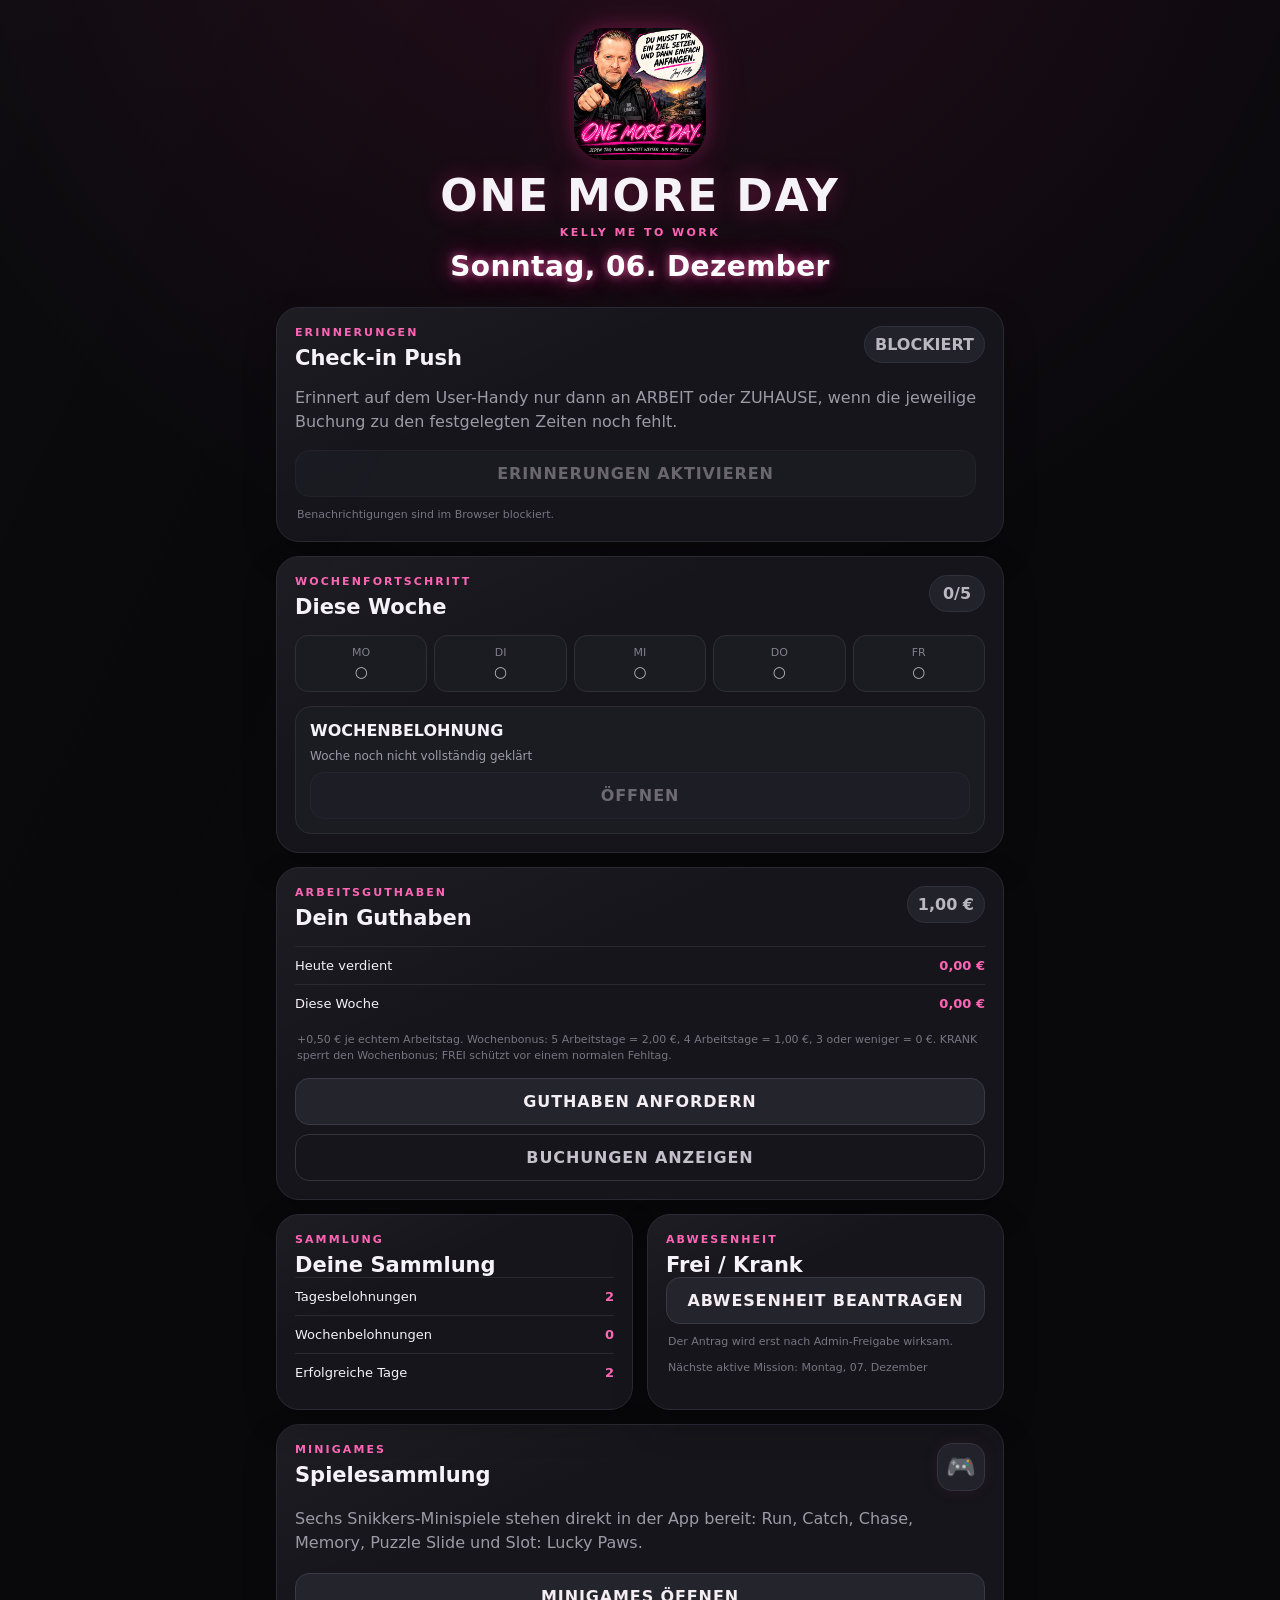
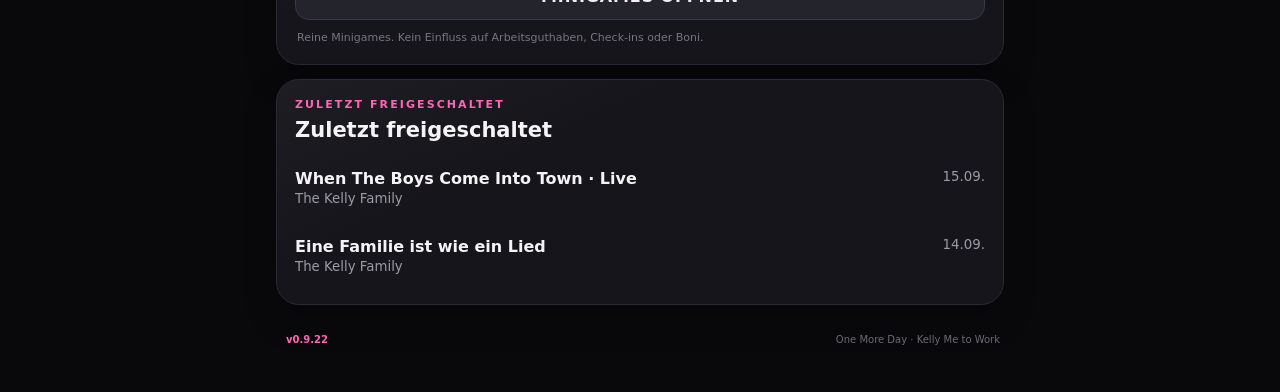
==== commit 11ca8c96: "Add files via upload" ====
--- a/index.html
+++ b/index.html
@@ -165,7 +165,7 @@
           </div>
           <div class="snikkers-launch-badge" aria-hidden="true">🎮</div>
         </div>
-        <p class="muted snikkers-launch-copy">Fünf Snikkers-Minispiele stehen direkt in der App bereit: Run, Catch, Chase, Memory und Puzzle Slide.</p>
+        <p class="muted snikkers-launch-copy">Sechs Snikkers-Minispiele stehen direkt in der App bereit: Run, Catch, Chase, Memory, Puzzle Slide und Slot: Lucky Paws.</p>
         <button id="openMiniGamesBtn" class="secondary-btn" type="button">MINIGAMES ÖFFNEN</button>
         <p class="microcopy">Reine Minigames. Kein Einfluss auf Arbeitsguthaben, Check-ins oder Boni.</p>
       </section>
@@ -182,7 +182,7 @@
     </main>
 
     <footer>
-      <button id="versionBtn" class="version-btn">v0.9.21</button>
+      <button id="versionBtn" class="version-btn">v0.9.22</button>
       <span>One More Day · Kelly Me to Work</span>
     </footer>
   </div>
@@ -234,6 +234,13 @@
             <span>Schiebepuzzle Minigame</span>
           </div>
         </button>
+        <button id="snikkersSlotCoverBtn" class="mini-game-cover-btn" type="button" aria-label="Snikkers Slot Lucky Paws starten">
+          <img src="assets/games/snikkers-slot/cover.png" alt="Game Cover von Snikkers Slot: Lucky Paws" />
+          <div class="mini-game-cover-meta">
+            <strong>Snikkers Slot: Lucky Paws</strong>
+            <span>Slot Minigame</span>
+          </div>
+        </button>
       </div>
       <p class="microcopy">Reines Minigame. Kein Einfluss auf Arbeitsguthaben, Check-ins oder Boni.</p>
     </div>
@@ -313,6 +320,21 @@
         </div>
       </div>
       <iframe id="snikkersPuzzleFrame" class="snikkers-puzzle-frame" title="Snikkers Puzzle Slide" allow="fullscreen" allowfullscreen></iframe>
+    </div>
+  </dialog>
+
+  <dialog id="snikkersSlotDialog" class="snikkers-slot-dialog">
+    <div class="snikkers-slot-dialog-card">
+      <div class="snikkers-slot-dialog-head">
+        <div>
+          <p class="eyebrow">MINI-GAME</p>
+          <h2>Snikkers Slot: Lucky Paws</h2>
+        </div>
+        <div class="snikkers-game-actions">
+          <button id="closeSnikkersSlotBtn" class="snikkers-game-close" type="button" aria-label="Snikkers Slot Lucky Paws schließen">×</button>
+        </div>
+      </div>
+      <iframe id="snikkersSlotFrame" class="snikkers-slot-frame" title="Snikkers Slot: Lucky Paws" allow="fullscreen" allowfullscreen></iframe>
     </div>
   </dialog>
 
@@ -508,8 +530,10 @@
   <dialog id="versionDialog">
     <div class="dialog-card">
       <p class="eyebrow">ÄNDERUNGEN</p>
-      <h2>One More Day v0.9.21</h2>
+      <h2>One More Day v0.9.22</h2>
       <ul>
+        <li><strong>v0.9.22:</strong> Snikkers Slot: Lucky Paws v0.1.1 als sechstes Minigame mit eigenem Cover, Start-Overlay, Vollbild, Spiel-Coins und Soundeffekten integriert.</li>
+
         <li><strong>v0.9.21:</strong> Snikkers Puzzle Slide v0.1.2 als fünftes Minigame mit eigenem Cover, 31 Snikkers-Bildern, Theme-Song, Bestwerten und Vollbild-Unterstützung integriert.</li>
         <li><strong>v0.9.17:</strong> Snikkers Memory v0.3.1 stellt die schwere 30-Karten-Stufe automatisch um: Hochformat 5×6, Querformat 6×5. Beim Drehen bleiben Runde, Karten, Züge, Paare und Zeit erhalten.</li>
         <li><strong>v0.9.16:</strong> Snikkers Catch, Snikkers Chase und Snikkers Memory nutzen eine einheitlichere Minigame-Hülle mit sichtbarem MINI-GAME-Label und abgestimmtem Header.</li>
--- a/styles.css
+++ b/styles.css
@@ -306,3 +306,29 @@
   .snikkers-puzzle-dialog-head h2{font-size:1rem}
   .snikkers-puzzle-frame{min-height:0;border-radius:8px}
 }
+
+
+/* v0.9.22 · Snikkers Slot: Lucky Paws integration */
+.snikkers-slot-dialog{width:min(1180px,100%);max-width:none;margin:auto;padding:10px;background:transparent;max-height:var(--omd-game-vh,100dvh)}
+.snikkers-slot-dialog::backdrop{background:rgba(0,0,0,.9);backdrop-filter:blur(7px)}
+.snikkers-slot-dialog-card{width:100%;height:min(94vh,900px);max-height:calc(var(--omd-game-vh,100dvh) - 20px);background:radial-gradient(circle at top left,rgba(255,159,28,.08),transparent 34%),linear-gradient(180deg,#15151b 0%,#111116 100%);border:1px solid #34343f;border-radius:24px;padding:12px;box-shadow:0 28px 80px rgba(0,0,0,.88);display:flex;flex-direction:column;overflow:hidden}
+.snikkers-slot-dialog-head{display:flex;align-items:flex-start;justify-content:space-between;gap:14px;flex:0 0 auto;margin-bottom:12px;padding:2px 2px 0}
+.snikkers-slot-dialog-head h2{margin:0;font-size:clamp(1.45rem,2vw,2.2rem);line-height:1.04}
+.snikkers-slot-dialog-head .eyebrow{margin:0 0 8px;color:var(--pink2);letter-spacing:.16em;font-weight:900}
+.snikkers-slot-frame{display:block;width:100%;flex:1;min-height:0;border:0;border-radius:18px;background:#0f0d11;box-shadow:inset 0 0 0 1px rgba(255,255,255,.04)}
+@media(max-width:760px){
+  .snikkers-slot-dialog{inset:0;width:100%;height:var(--omd-game-vh,100dvh);max-height:none;margin:0;padding:0}
+  .snikkers-slot-dialog-card{width:100%;height:100%;max-height:none;border:0;border-radius:0;padding:max(8px,env(safe-area-inset-top)) max(8px,env(safe-area-inset-right)) max(8px,env(safe-area-inset-bottom)) max(8px,env(safe-area-inset-left));background:radial-gradient(circle at top left,rgba(255,159,28,.06),transparent 28%),linear-gradient(180deg,#15151b 0%,#101015 100%)}
+  .snikkers-slot-dialog-head{min-height:auto;margin-bottom:8px;padding:2px 2px 0;gap:10px}
+  .snikkers-slot-dialog-head .eyebrow{display:block;font-size:.72rem;margin-bottom:6px}
+  .snikkers-slot-dialog-head h2{font-size:1.15rem;line-height:1.06}
+  .snikkers-slot-frame{border-radius:12px}
+}
+@media (orientation:landscape) and (max-height:700px){
+  .snikkers-slot-dialog{position:fixed;inset:0;width:100vw;height:var(--omd-game-vh,100dvh);max-width:none;max-height:none;margin:0;padding:0}
+  .snikkers-slot-dialog-card{width:100%;height:100%;max-height:none;border:0;border-radius:0;padding:max(6px,env(safe-area-inset-top)) max(6px,env(safe-area-inset-right)) max(6px,env(safe-area-inset-bottom)) max(6px,env(safe-area-inset-left));overflow:hidden}
+  .snikkers-slot-dialog-head{min-height:42px;margin-bottom:4px}
+  .snikkers-slot-dialog-head .eyebrow{display:none}
+  .snikkers-slot-dialog-head h2{font-size:1rem}
+  .snikkers-slot-frame{min-height:0;border-radius:8px}
+}
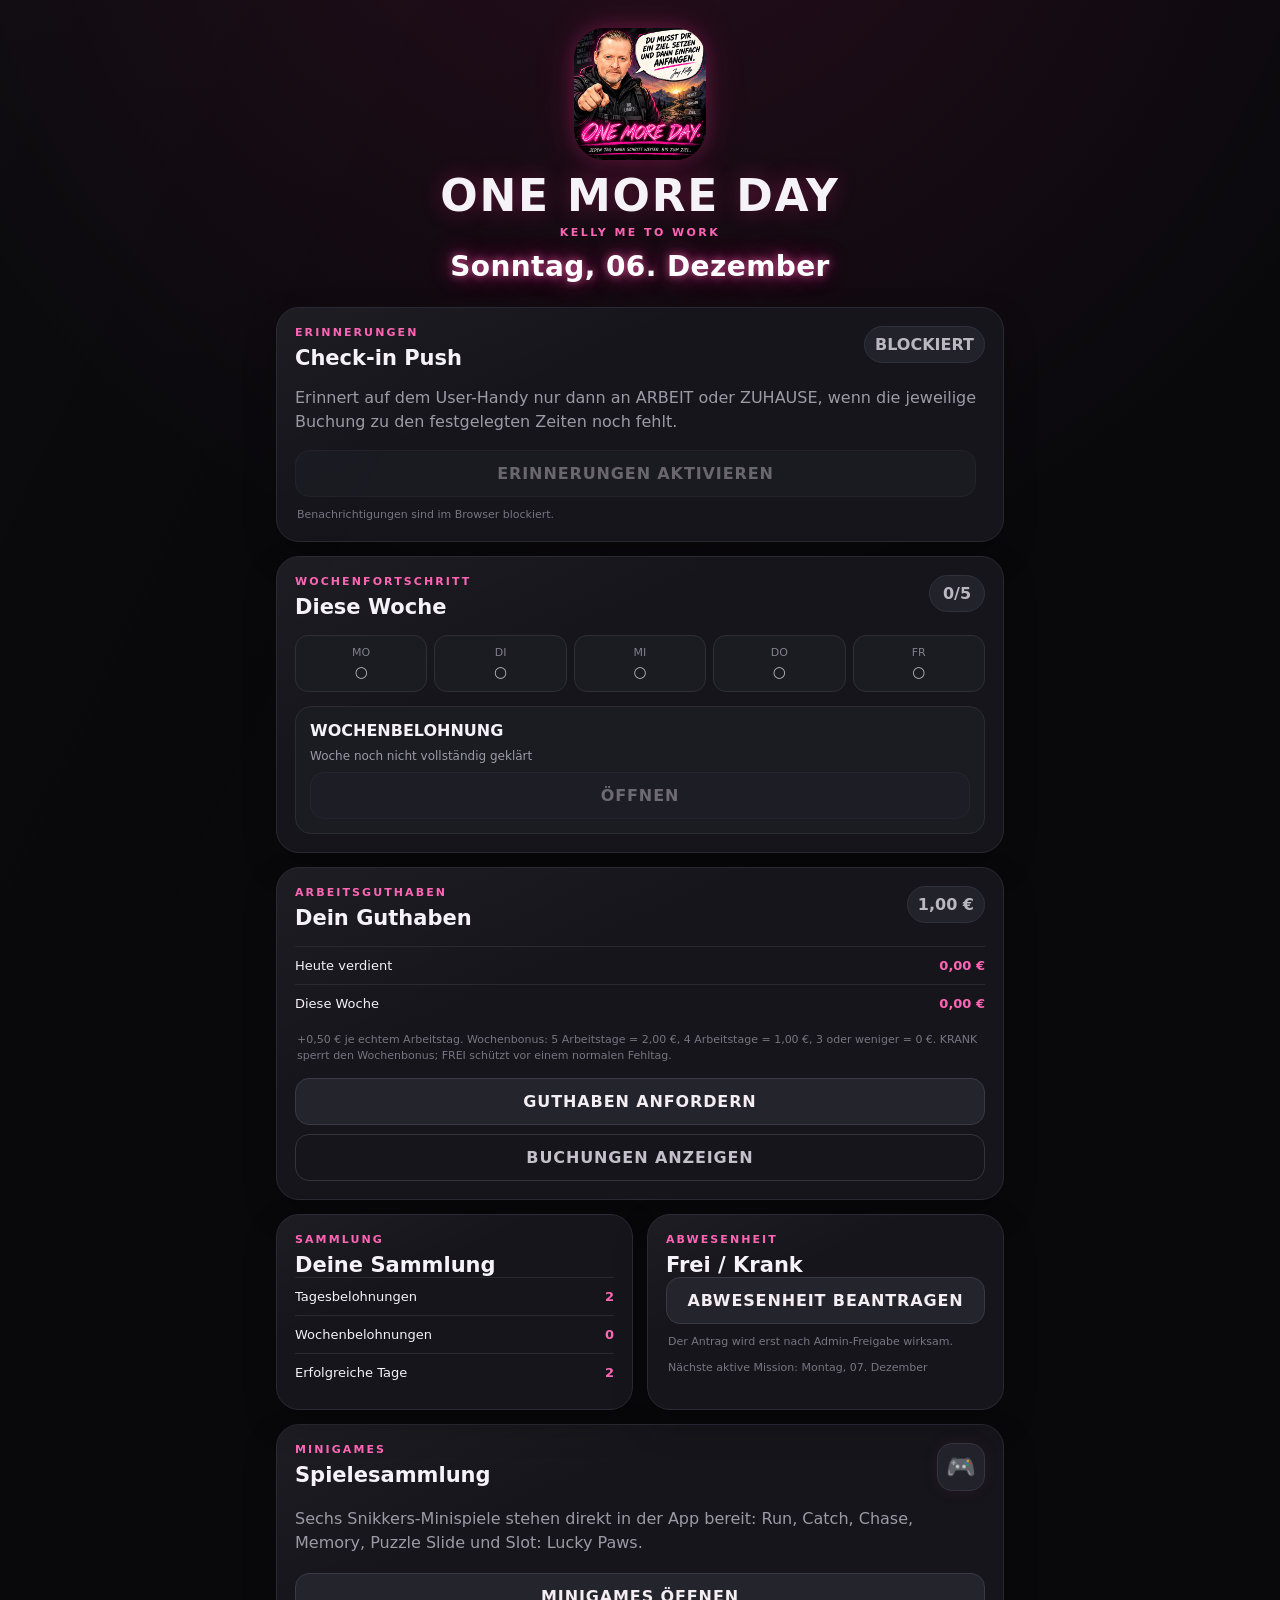
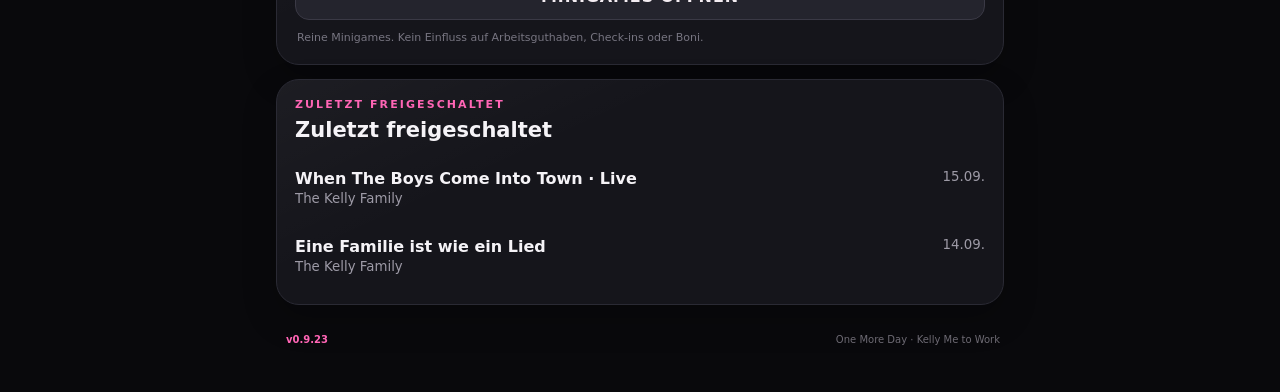
==== commit 66e51333: "Add files via upload" ====
--- a/index.html
+++ b/index.html
@@ -182,7 +182,7 @@
     </main>
 
     <footer>
-      <button id="versionBtn" class="version-btn">v0.9.22</button>
+      <button id="versionBtn" class="version-btn">v0.9.23</button>
       <span>One More Day · Kelly Me to Work</span>
     </footer>
   </div>
@@ -351,13 +351,14 @@
         <div class="admin-request-section-head">
           <div>
             <p class="eyebrow">ZEITRAUM</p>
-            <h3>Frei / Krank direkt eintragen</h3>
+            <h3>Frei / Urlaub / Krank direkt eintragen</h3>
           </div>
         </div>
         <div class="admin-range-grid">
           <label>Art
             <select id="adminRangeType">
               <option value="frei">Frei</option>
+              <option value="urlaub">Urlaub</option>
               <option value="krank">Krank</option>
               <option value="normal">Normal</option>
             </select>
@@ -381,6 +382,18 @@
           <button id="refreshAdminAbsenceBtn" class="ghost-btn admin-refresh-btn" type="button">AKTUALISIEREN</button>
         </div>
         <div id="adminAbsenceList" class="admin-absence-list">
+          <p class="microcopy">Noch nicht geladen.</p>
+        </div>
+      </div>
+      <div class="admin-request-section">
+        <div class="admin-request-section-head">
+          <div>
+            <p class="eyebrow">GUTHABEN</p>
+            <h3>Offene Anforderungen</h3>
+          </div>
+          <button id="refreshAdminPayoutBtn" class="ghost-btn admin-refresh-btn" type="button">AKTUALISIEREN</button>
+        </div>
+        <div id="adminPayoutList" class="admin-absence-list">
           <p class="microcopy">Noch nicht geladen.</p>
         </div>
       </div>
@@ -439,17 +452,18 @@
       <p id="payoutMessage" class="geo-neutral hidden"></p>
       <button id="submitPayoutBtn" class="primary-btn" type="button" disabled>GUTHABEN ANFORDERN</button>
       <button id="closePayoutBtn" class="ghost-btn payout-close-btn" type="button">ABBRECHEN</button>
-      <p class="microcopy payout-preview-note">Vorschau: Es wird noch keine Anfrage gesendet und kein Guthaben reserviert oder abgezogen.</p>
+      <p class="microcopy payout-preview-note">Die Anfrage wird an den Admin gesendet. Bis zur Freigabe wird der angeforderte Betrag serverseitig als offen berücksichtigt.</p>
     </div>
   </dialog>
 
   <dialog id="absenceRequestDialog">
     <form id="absenceRequestForm" class="dialog-card">
       <p class="eyebrow">ABWESENHEIT</p>
-      <h2>Frei / Krank beantragen</h2>
+      <h2>Frei / Urlaub / Krank beantragen</h2>
       <label>Art
         <select id="absenceRequestType" required>
           <option value="frei">Frei</option>
+          <option value="urlaub">Urlaub</option>
           <option value="krank">Krank</option>
         </select>
       </label>
@@ -530,8 +544,10 @@
   <dialog id="versionDialog">
     <div class="dialog-card">
       <p class="eyebrow">ÄNDERUNGEN</p>
-      <h2>One More Day v0.9.22</h2>
+      <h2>One More Day v0.9.23</h2>
       <ul>
+        <li><strong>v0.9.23:</strong> Admin-Push für ARBEIT, ZUHAUSE und neue FREI/KRANK/URLAUB-Anträge vereinheitlicht und Retry-Logik für fehlgeschlagene Pushs ergänzt.</li>
+        <li><strong>v0.9.23:</strong> Guthaben-Anforderung ist jetzt echt: Anfrage wird serverseitig gespeichert, löst Admin-Push aus und kann im Admin-Menü ausgezahlt oder abgelehnt werden.</li>
         <li><strong>v0.9.22:</strong> Snikkers Slot: Lucky Paws v0.1.1 als sechstes Minigame mit eigenem Cover, Start-Overlay, Vollbild, Spiel-Coins und Soundeffekten integriert.</li>
 
         <li><strong>v0.9.21:</strong> Snikkers Puzzle Slide v0.1.2 als fünftes Minigame mit eigenem Cover, 31 Snikkers-Bildern, Theme-Song, Bestwerten und Vollbild-Unterstützung integriert.</li>
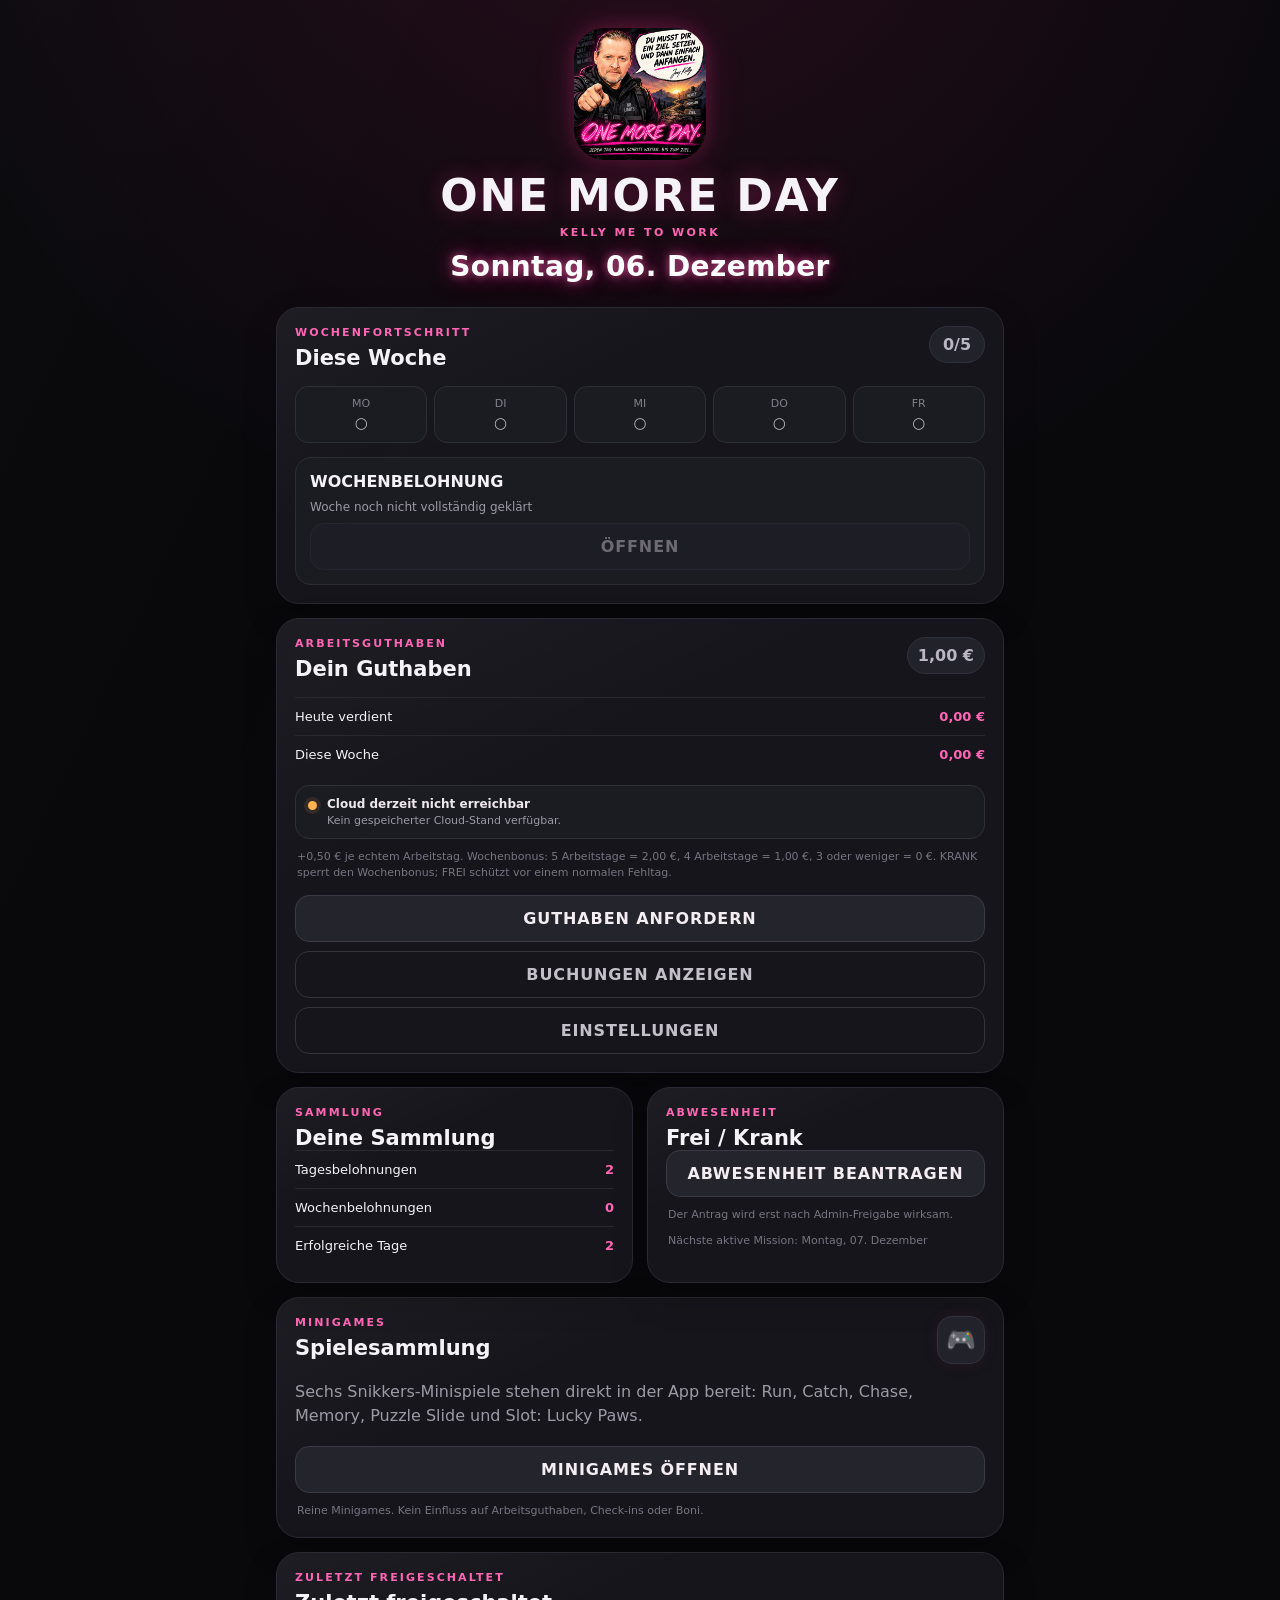
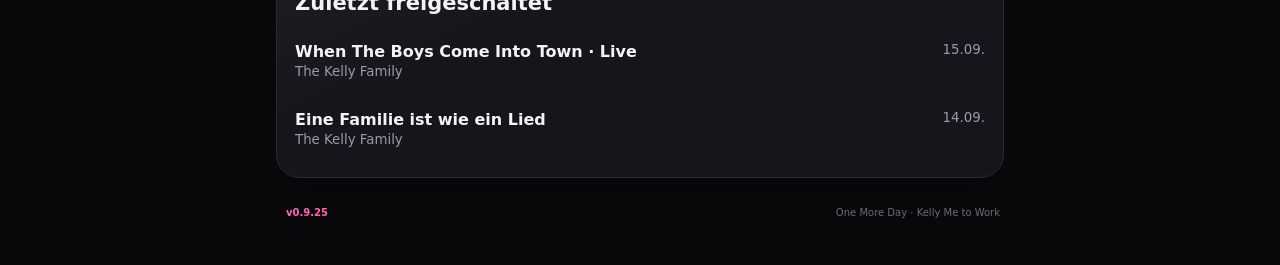
==== commit b2f9ad8a: "Add files via upload" ====
--- a/index.html
+++ b/index.html
@@ -60,24 +60,7 @@
         <button id="locationBtn" class="primary-btn">STANDORT PRÜFEN</button>
         <p id="locationHint" class="microcopy">Standort wird nur beim Tippen geprüft. Keine Hintergrund-Ortung.</p>
       </section>
-
-      <section id="pushReminderCard" class="card push-card hidden">
-        <div class="section-heading">
-          <div>
-            <p class="eyebrow">ERINNERUNGEN</p>
-            <h2>Check-in Push</h2>
-          </div>
-          <div id="pushPermissionBadge" class="badge">AUS</div>
-        </div>
-        <p class="muted">Erinnert auf dem User-Handy nur dann an ARBEIT oder ZUHAUSE, wenn die jeweilige Buchung zu den festgelegten Zeiten noch fehlt.</p>
-        <div class="push-actions">
-          <button id="enableUserPushBtn" class="secondary-btn" type="button">ERINNERUNGEN AKTIVIEREN</button>
-          <button id="disableUserPushBtn" class="ghost-btn hidden" type="button">DEAKTIVIEREN</button>
-        </div>
-        <p id="userPushStatus" class="microcopy">Noch nicht eingerichtet.</p>
-      </section>
-
-      <section id="rewardCard" class="card reward-card locked">
+<section id="rewardCard" class="card reward-card locked">
         <div class="reward-lock" id="rewardLock">🔒</div>
         <p class="eyebrow">TAGESBELOHNUNG</p>
         <h2 id="rewardTitle">Noch gesperrt</h2>
@@ -133,9 +116,17 @@
         </div>
         <div class="stat-row"><span>Heute verdient</span><strong id="todayEarned">0,00 €</strong></div>
         <div class="stat-row"><span>Diese Woche</span><strong id="weekEarned">0,00 €</strong></div>
+        <div id="walletSyncTimeline" class="wallet-sync-timeline" data-state="cached">
+          <span class="wallet-sync-dot" aria-hidden="true"></span>
+          <div>
+            <strong id="walletSyncStatus">Cloud-Stand wird geprüft …</strong>
+            <small id="walletSyncTime">Noch kein erfolgreicher Sync.</small>
+          </div>
+        </div>
         <p class="microcopy">+0,50 € je echtem Arbeitstag. Wochenbonus: 5 Arbeitstage = 2,00 €, 4 Arbeitstage = 1,00 €, 3 oder weniger = 0 €. KRANK sperrt den Wochenbonus; FREI schützt vor einem normalen Fehltag.</p>
         <button id="requestPayoutBtn" class="secondary-btn wallet-request-btn" type="button">GUTHABEN ANFORDERN</button>
         <button id="bookingHistoryBtn" class="ghost-btn booking-history-btn" type="button">BUCHUNGEN ANZEIGEN</button>
+        <button id="settingsBtn" class="ghost-btn booking-history-btn" type="button">EINSTELLUNGEN</button>
         <button id="adminBtn" class="ghost-btn booking-history-btn hidden" type="button">ADMIN</button>
       </section>
 
@@ -182,7 +173,7 @@
     </main>
 
     <footer>
-      <button id="versionBtn" class="version-btn">v0.9.23</button>
+      <button id="versionBtn" class="version-btn">v0.9.25</button>
       <span>One More Day · Kelly Me to Work</span>
     </footer>
   </div>
@@ -335,6 +326,31 @@
         </div>
       </div>
       <iframe id="snikkersSlotFrame" class="snikkers-slot-frame" title="Snikkers Slot: Lucky Paws" allow="fullscreen" allowfullscreen></iframe>
+    </div>
+  </dialog>
+
+
+  <dialog id="settingsDialog">
+    <div class="dialog-card settings-dialog-card">
+      <p class="eyebrow">EINSTELLUNGEN</p>
+      <h2>App-Einstellungen</h2>
+      <section id="pushReminderCard" class="settings-panel">
+        <div class="section-heading">
+          <div>
+            <p class="eyebrow">ERINNERUNGEN</p>
+            <h3>Check-in Push</h3>
+          </div>
+          <div id="pushPermissionBadge" class="badge">AUS</div>
+        </div>
+        <p class="muted">Erinnert dieses User-Handy werktags an fehlende Buchungen: ARBEIT um 10:00 und 12:00 Uhr, ZUHAUSE um 14:00 und 20:00 Uhr.</p>
+        <div class="push-actions">
+          <button id="enableUserPushBtn" class="secondary-btn" type="button">ERINNERUNGEN AKTIVIEREN</button>
+          <button id="disableUserPushBtn" class="ghost-btn hidden" type="button">DEAKTIVIEREN</button>
+        </div>
+        <p id="userPushStatus" class="microcopy">Noch nicht eingerichtet.</p>
+      </section>
+      <p class="microcopy settings-weekend-note">Samstag und Sonntag sind vollständig arbeitsfrei. An diesen Tagen werden keine Buchungen, Erinnerungen oder Arbeitsbelohnungen erzeugt.</p>
+      <button id="closeSettingsBtn" class="ghost-btn" type="button">SCHLIESSEN</button>
     </div>
   </dialog>
 
@@ -397,6 +413,23 @@
           <p class="microcopy">Noch nicht geladen.</p>
         </div>
       </div>
+      <div class="admin-request-section admin-user-push-section">
+        <div class="admin-request-section-head">
+          <div>
+            <p class="eyebrow">PUSH-TESTAREA</p>
+            <h3>User-Handy</h3>
+          </div>
+          <span id="adminUserPushBadge" class="badge">PRÜFEN …</span>
+        </div>
+        <p class="microcopy">Manuelle Pushs sind unabhängig vom automatischen Zeitplan. ARBEIT/ZUHAUSE werden nur gesendet, wenn die jeweilige Buchung heute tatsächlich noch fehlt.</p>
+        <div class="admin-user-push-actions">
+          <button id="adminUserTestPushBtn" class="ghost-btn" type="button">USER TEST-PUSH</button>
+          <button id="adminWorkReminderBtn" class="secondary-btn" type="button">ARBEIT ERINNERN</button>
+          <button id="adminHomeReminderBtn" class="secondary-btn" type="button">ZUHAUSE ERINNERN</button>
+        </div>
+        <p id="adminUserPushStatus" class="microcopy">Registrierung wird beim Öffnen geprüft.</p>
+      </div>
+
       <div class="admin-request-section admin-push-section">
         <div class="admin-request-section-head">
           <div>
@@ -544,8 +577,12 @@
   <dialog id="versionDialog">
     <div class="dialog-card">
       <p class="eyebrow">ÄNDERUNGEN</p>
-      <h2>One More Day v0.9.23</h2>
+      <h2>One More Day v0.9.25</h2>
       <ul>
+        <li><strong>v0.9.25:</strong> Wallet ist Cloud-first mit lokalem „last known good“-Fallback und Sync-Zeitlinie; Refresh/Resume/Admin-Aufruf laden den Cloud-Stand neu.</li>
+        <li><strong>v0.9.25:</strong> Check-in-Push wurde in Einstellungen verschoben; Admin erhält eine User-Push-Testarea für Test, ARBEIT und ZUHAUSE.</li>
+        <li><strong>v0.9.25:</strong> Erinnerungen laufen werktags korrekt um 10/12 Uhr für ARBEIT und 14/20 Uhr für ZUHAUSE; Wochenenden sind serverseitig aus Buchungs- und Belohnungslogik ausgeschlossen.</li>
+        <li><strong>v0.9.24:</strong> Nachträgliche Admin-Buchungen gleichen fehlende Tagesbelohnungen automatisch mit der Cloud ab; der Wochenbonus wird erst beim Öffnen gebucht.</li>
         <li><strong>v0.9.23:</strong> Admin-Push für ARBEIT, ZUHAUSE und neue FREI/KRANK/URLAUB-Anträge vereinheitlicht und Retry-Logik für fehlgeschlagene Pushs ergänzt.</li>
         <li><strong>v0.9.23:</strong> Guthaben-Anforderung ist jetzt echt: Anfrage wird serverseitig gespeichert, löst Admin-Push aus und kann im Admin-Menü ausgezahlt oder abgelehnt werden.</li>
         <li><strong>v0.9.22:</strong> Snikkers Slot: Lucky Paws v0.1.1 als sechstes Minigame mit eigenem Cover, Start-Overlay, Vollbild, Spiel-Coins und Soundeffekten integriert.</li>
--- a/styles.css
+++ b/styles.css
@@ -332,3 +332,9 @@
   .snikkers-slot-dialog-head h2{font-size:1rem}
   .snikkers-slot-frame{min-height:0;border-radius:8px}
 }
+
+
+/* v0.9.25 · Cloud wallet sync, settings, admin user-push testarea */
+.wallet-sync-timeline{display:flex;align-items:flex-start;gap:10px;margin:12px 0 4px;padding:11px 12px;border:1px solid #30303a;border-radius:14px;background:#1b1b22}.wallet-sync-dot{width:9px;height:9px;border-radius:50%;margin-top:4px;background:#8d8995;box-shadow:0 0 0 4px rgba(141,137,149,.08);flex:0 0 auto}.wallet-sync-timeline>div{display:grid;gap:3px}.wallet-sync-timeline strong{font-size:12px;color:#efe9ee}.wallet-sync-timeline small{font-size:11px;color:var(--muted)}.wallet-sync-timeline[data-state="success"] .wallet-sync-dot{background:#55dc87;box-shadow:0 0 0 4px rgba(85,220,135,.10)}.wallet-sync-timeline[data-state="syncing"] .wallet-sync-dot{background:var(--pink2);box-shadow:0 0 0 4px rgba(255,47,146,.10)}.wallet-sync-timeline[data-state="error"] .wallet-sync-dot{background:#ffb24d;box-shadow:0 0 0 4px rgba(255,178,77,.10)}
+.settings-dialog-card{max-width:620px;max-height:88vh;overflow:auto}.settings-panel{margin:16px 0;padding:16px;border:1px solid #30303a;border-radius:18px;background:#1a1a21}.settings-panel h3{margin:0}.settings-weekend-note{margin:14px 0}.settings-dialog-card>#closeSettingsBtn{width:100%;margin-top:10px}
+.admin-user-push-section{margin-top:16px;padding-top:16px;border-top:1px solid #292932}.admin-user-push-actions{display:grid;grid-template-columns:1fr 1fr;gap:9px;margin-top:14px}.admin-user-push-actions #adminUserTestPushBtn{grid-column:1/-1}.admin-user-push-section .badge.done{background:rgba(85,220,135,.14);border-color:rgba(85,220,135,.35);color:#bfffd4}.admin-user-push-section .badge.error{background:rgba(255,178,77,.12);border-color:rgba(255,178,77,.3);color:#ffd49b}@media(max-width:560px){.admin-user-push-actions{grid-template-columns:1fr}.admin-user-push-actions #adminUserTestPushBtn{grid-column:auto}}
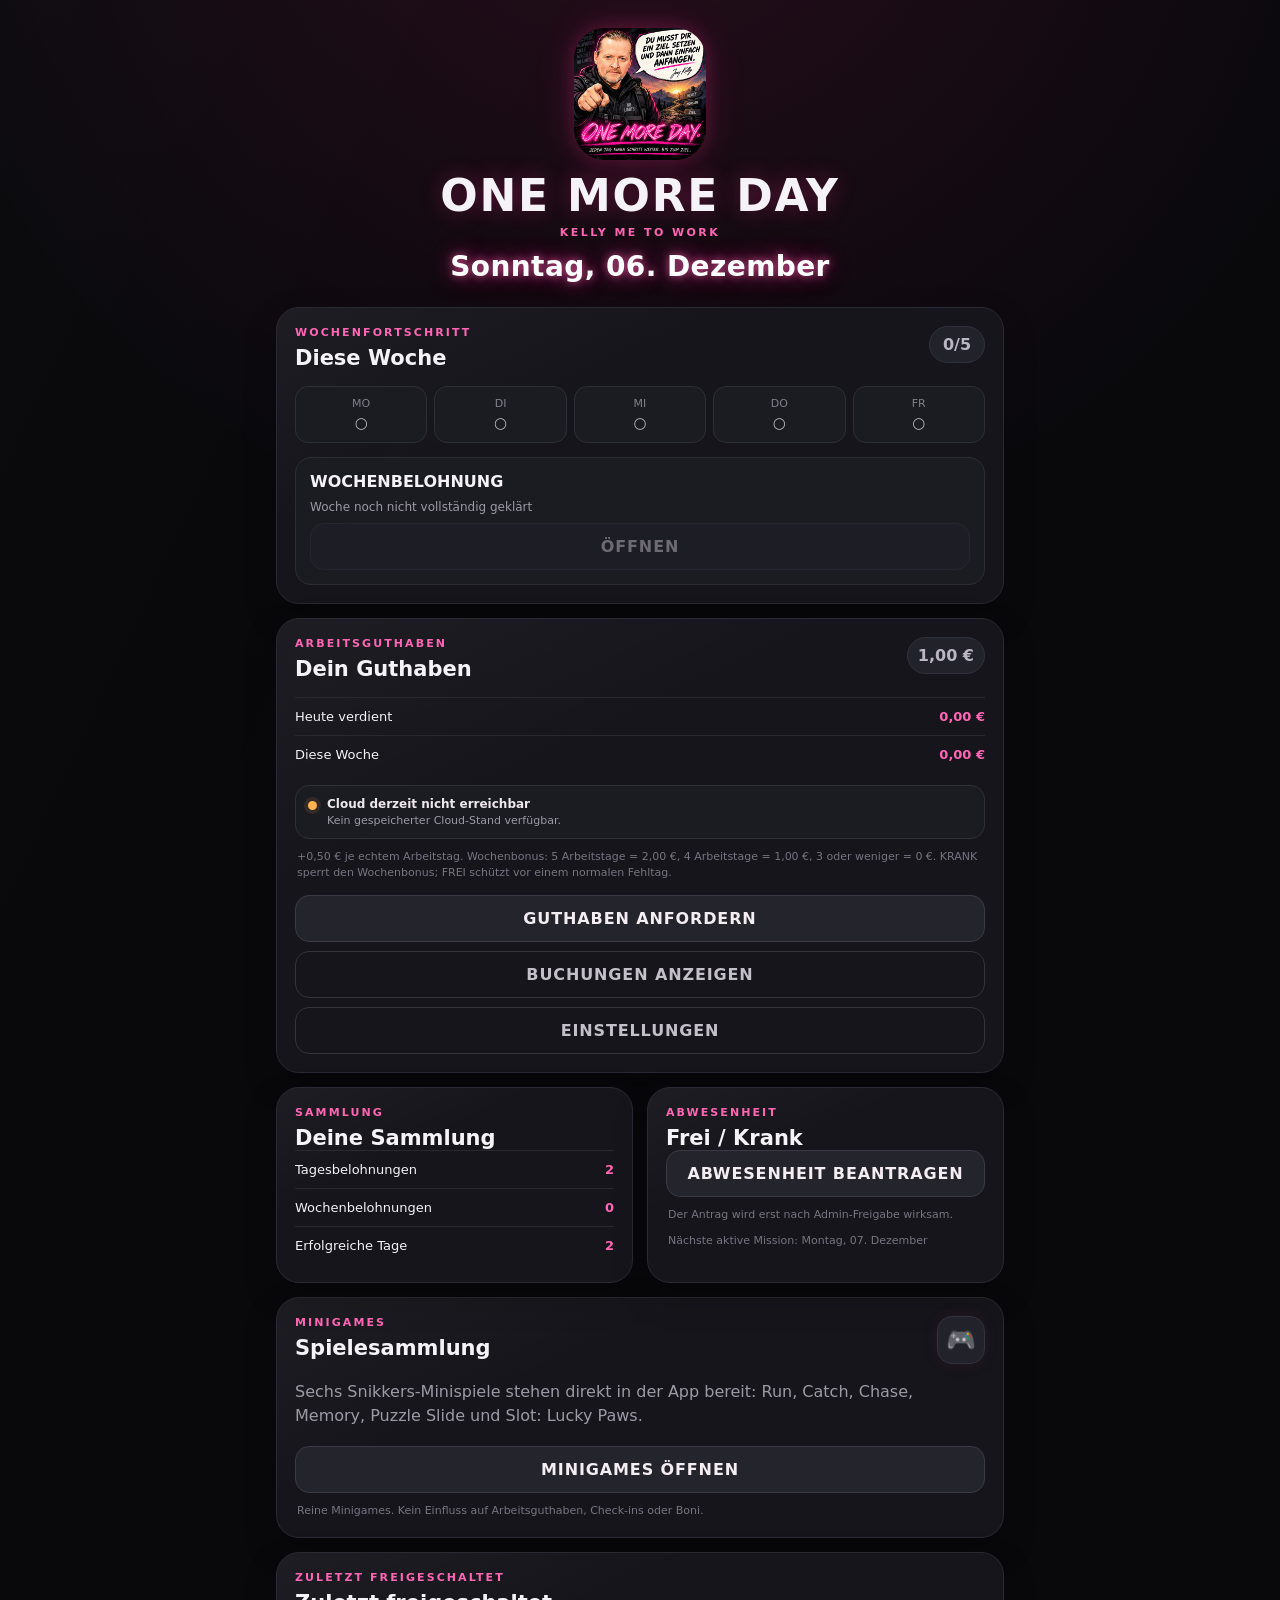
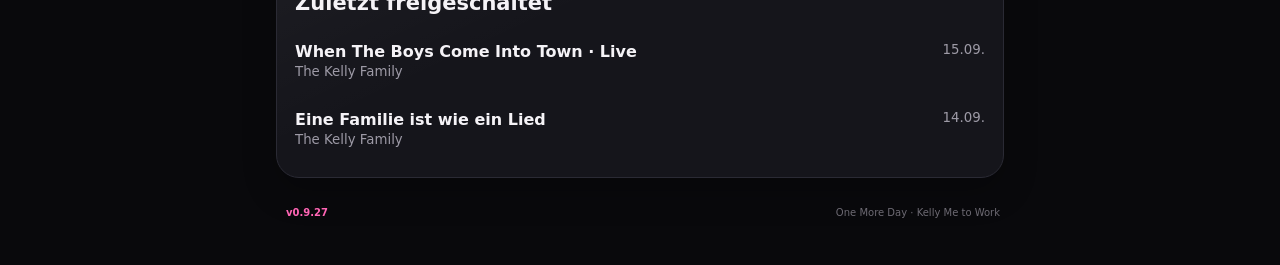
==== commit 8db395e7: "Add files via upload" ====
--- a/index.html
+++ b/index.html
@@ -173,7 +173,7 @@
     </main>
 
     <footer>
-      <button id="versionBtn" class="version-btn">v0.9.25</button>
+      <button id="versionBtn" class="version-btn">v0.9.27</button>
       <span>One More Day · Kelly Me to Work</span>
     </footer>
   </div>
@@ -359,9 +359,23 @@
       <p class="eyebrow">ADMIN</p>
       <h2>Wochenstatus</h2>
       <p class="microcopy">Status wird erst nach bestätigter Cloud-Antwort übernommen.</p>
-      <label>Admin-Schlüssel
-        <input id="adminKey" type="password" autocomplete="off" placeholder="Cloudflare ADMIN_KEY" />
-      </label>
+      <details id="adminAccessDetails" class="admin-access-details">
+        <summary>
+          <span class="admin-access-summary-copy">
+            <strong>Admin-Zugang</strong>
+            <small>Gespeicherten Zugang nur bei Bedarf ändern</small>
+          </span>
+          <span id="adminAccessState" class="badge admin-access-state">PRÜFEN …</span>
+        </summary>
+        <div class="admin-access-body">
+          <p class="microcopy">Der gespeicherte Admin-Schlüssel bleibt unverändert, bis hier bewusst ein neuer Schlüssel geprüft und gespeichert wird.</p>
+          <label>Neuer Admin-Schlüssel
+            <input id="adminKey" type="password" autocomplete="new-password" autocapitalize="off" spellcheck="false" placeholder="Neuen Cloudflare ADMIN_KEY eingeben" />
+          </label>
+          <button id="saveAdminKeyBtn" class="secondary-btn" type="button">ADMIN-ZUGANG PRÜFEN &amp; SPEICHERN</button>
+          <p id="adminAccessMessage" class="microcopy"></p>
+        </div>
+      </details>
       <div id="adminWeek" class="admin-week"></div>
       <div class="admin-request-section">
         <div class="admin-request-section-head">
@@ -577,8 +591,12 @@
   <dialog id="versionDialog">
     <div class="dialog-card">
       <p class="eyebrow">ÄNDERUNGEN</p>
-      <h2>One More Day v0.9.25</h2>
+      <h2>One More Day v0.9.27</h2>
       <ul>
+        <li><strong>v0.9.27:</strong> Der gespeicherte Admin-Zugang ist standardmäßig eingeklappt. Beim Öffnen des Adminbereichs erscheint keine Tastatur mehr.</li>
+        <li><strong>v0.9.27:</strong> Ein neuer Admin-Schlüssel ersetzt den bisherigen erst nach erfolgreicher Cloud-Prüfung; bloßes Tippen kann den gespeicherten Zugang nicht mehr überschreiben.</li>
+        <li><strong>v0.9.26:</strong> Zeitkritische Web-Pushs werden mit hoher Priorität gesendet und verfallen nach kurzer Zeit statt verspätet aufzutauchen.</li>
+        <li><strong>v0.9.26:</strong> Die Admin-Push-Testarea meldet korrekt die Übergabe an den Push-Dienst und sperrt nach erfolgreichem Versand 30 Sekunden gegen Doppelversand.</li>
         <li><strong>v0.9.25:</strong> Wallet ist Cloud-first mit lokalem „last known good“-Fallback und Sync-Zeitlinie; Refresh/Resume/Admin-Aufruf laden den Cloud-Stand neu.</li>
         <li><strong>v0.9.25:</strong> Check-in-Push wurde in Einstellungen verschoben; Admin erhält eine User-Push-Testarea für Test, ARBEIT und ZUHAUSE.</li>
         <li><strong>v0.9.25:</strong> Erinnerungen laufen werktags korrekt um 10/12 Uhr für ARBEIT und 14/20 Uhr für ZUHAUSE; Wochenenden sind serverseitig aus Buchungs- und Belohnungslogik ausgeschlossen.</li>
--- a/styles.css
+++ b/styles.css
@@ -338,3 +338,24 @@
 .wallet-sync-timeline{display:flex;align-items:flex-start;gap:10px;margin:12px 0 4px;padding:11px 12px;border:1px solid #30303a;border-radius:14px;background:#1b1b22}.wallet-sync-dot{width:9px;height:9px;border-radius:50%;margin-top:4px;background:#8d8995;box-shadow:0 0 0 4px rgba(141,137,149,.08);flex:0 0 auto}.wallet-sync-timeline>div{display:grid;gap:3px}.wallet-sync-timeline strong{font-size:12px;color:#efe9ee}.wallet-sync-timeline small{font-size:11px;color:var(--muted)}.wallet-sync-timeline[data-state="success"] .wallet-sync-dot{background:#55dc87;box-shadow:0 0 0 4px rgba(85,220,135,.10)}.wallet-sync-timeline[data-state="syncing"] .wallet-sync-dot{background:var(--pink2);box-shadow:0 0 0 4px rgba(255,47,146,.10)}.wallet-sync-timeline[data-state="error"] .wallet-sync-dot{background:#ffb24d;box-shadow:0 0 0 4px rgba(255,178,77,.10)}
 .settings-dialog-card{max-width:620px;max-height:88vh;overflow:auto}.settings-panel{margin:16px 0;padding:16px;border:1px solid #30303a;border-radius:18px;background:#1a1a21}.settings-panel h3{margin:0}.settings-weekend-note{margin:14px 0}.settings-dialog-card>#closeSettingsBtn{width:100%;margin-top:10px}
 .admin-user-push-section{margin-top:16px;padding-top:16px;border-top:1px solid #292932}.admin-user-push-actions{display:grid;grid-template-columns:1fr 1fr;gap:9px;margin-top:14px}.admin-user-push-actions #adminUserTestPushBtn{grid-column:1/-1}.admin-user-push-section .badge.done{background:rgba(85,220,135,.14);border-color:rgba(85,220,135,.35);color:#bfffd4}.admin-user-push-section .badge.error{background:rgba(255,178,77,.12);border-color:rgba(255,178,77,.3);color:#ffd49b}@media(max-width:560px){.admin-user-push-actions{grid-template-columns:1fr}.admin-user-push-actions #adminUserTestPushBtn{grid-column:auto}}
+
+
+/* v0.9.27 · Admin-Zugang standardmäßig eingeklappt und geschützt */
+.admin-access-details{margin:14px 0 16px;border:1px solid #30303a;border-radius:16px;background:#1a1a21;overflow:hidden}
+.admin-access-details>summary{display:flex;align-items:center;justify-content:space-between;gap:12px;padding:14px 15px;cursor:pointer;list-style:none;user-select:none}
+.admin-access-details>summary::-webkit-details-marker{display:none}
+.admin-access-details>summary:focus-visible{outline:2px solid var(--pink2);outline-offset:-2px}
+.admin-access-summary-copy{display:grid;gap:3px;text-align:left}
+.admin-access-summary-copy strong{font-size:13px;color:#f4edf2}
+.admin-access-summary-copy small{font-size:11px;color:var(--muted);font-weight:600}
+.admin-access-state{min-width:auto;white-space:nowrap;font-size:10px;padding:7px 9px}
+.admin-access-state.done{background:rgba(85,220,135,.14);border-color:rgba(85,220,135,.35);color:#bfffd4}
+.admin-access-state.error{background:rgba(255,178,77,.12);border-color:rgba(255,178,77,.3);color:#ffd49b}
+.admin-access-body{padding:0 15px 15px;border-top:1px solid #292932}
+.admin-access-body label{margin-top:13px}
+.admin-access-message.success{color:#9ce8b5}
+.admin-access-message.error{color:#ffc0cb}
+@media(max-width:560px){
+  .admin-access-details>summary{align-items:flex-start}
+  .admin-access-state{margin-top:1px}
+}
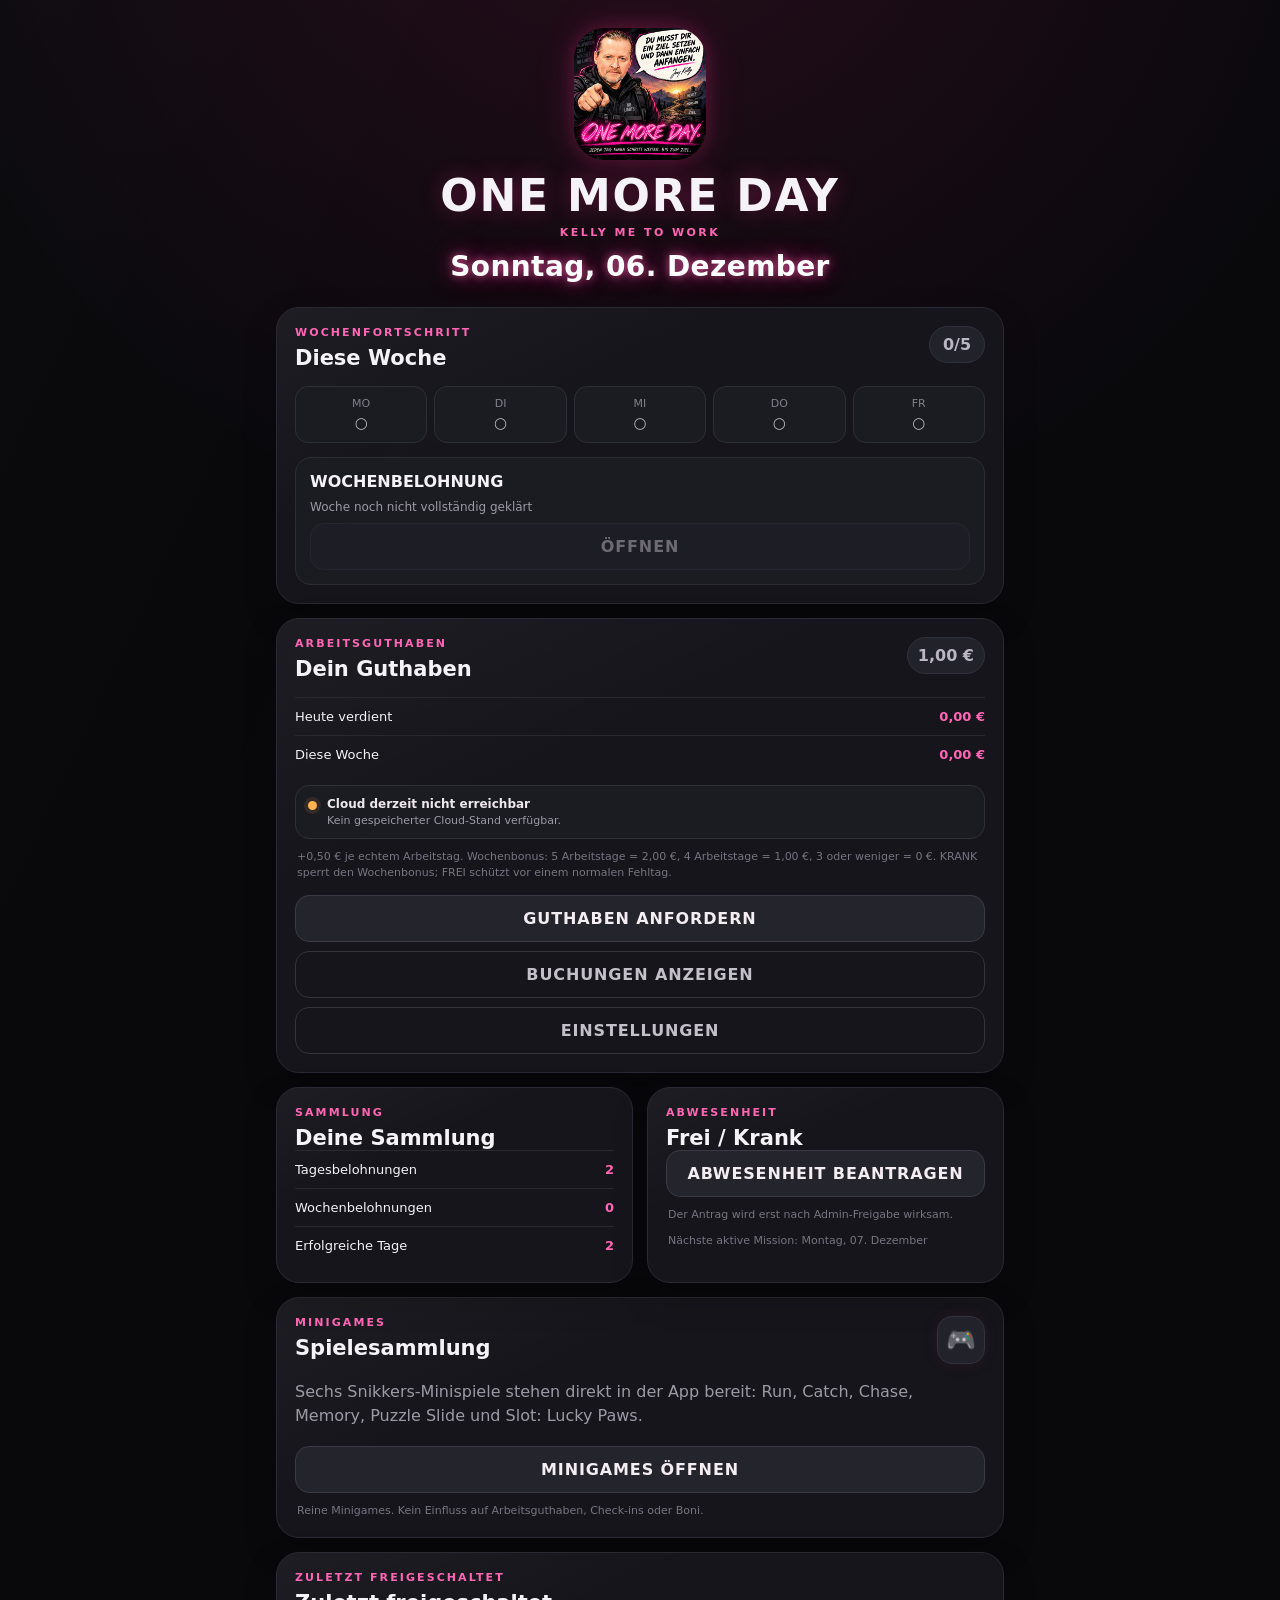
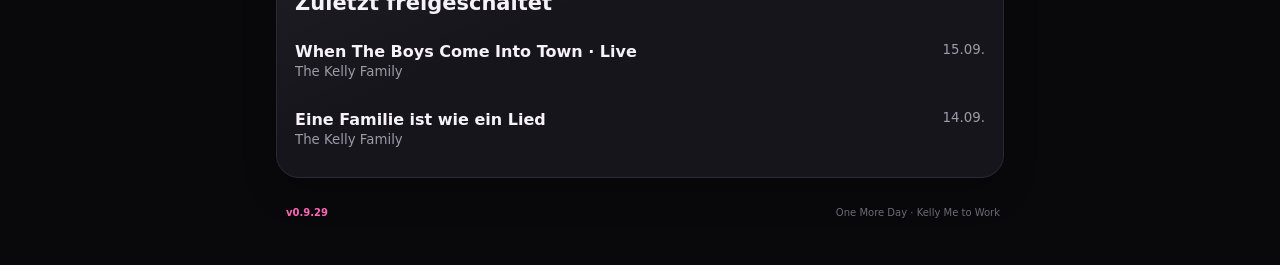
==== commit 2a2ac9c0: "Add files via upload" ====
--- a/index.html
+++ b/index.html
@@ -173,7 +173,7 @@
     </main>
 
     <footer>
-      <button id="versionBtn" class="version-btn">v0.9.27</button>
+      <button id="versionBtn" class="version-btn">v0.9.29</button>
       <span>One More Day · Kelly Me to Work</span>
     </footer>
   </div>
@@ -427,6 +427,34 @@
           <p class="microcopy">Noch nicht geladen.</p>
         </div>
       </div>
+      <div class="admin-request-section admin-wallet-section">
+        <div class="admin-request-section-head">
+          <div>
+            <p class="eyebrow">GUTHABEN-KORREKTUR</p>
+            <h3>Kontostand manuell korrigieren</h3>
+          </div>
+          <button id="refreshAdminWalletBtn" class="ghost-btn admin-refresh-btn" type="button">AKTUALISIEREN</button>
+        </div>
+        <div class="admin-wallet-balance"><span>Cloud-Kontostand</span><strong id="adminWalletBalance">0,00 €</strong></div>
+        <p class="microcopy">Manuelle Änderungen werden niemals in alte Buchungen hineingeschrieben. Jede Änderung erscheint als neue, nachvollziehbare Cloud-Buchung.</p>
+        <div class="admin-wallet-form">
+          <label>Betrag in Euro
+            <input id="adminWalletAmount" type="text" inputmode="decimal" autocomplete="off" placeholder="z. B. +5,00 oder -2,50" />
+          </label>
+          <label>Grund / Notiz
+            <textarea id="adminWalletReason" rows="2" maxlength="300" placeholder="Warum wird der Kontostand korrigiert?"></textarea>
+          </label>
+          <button id="adminWalletBookBtn" class="secondary-btn" type="button">BETRAG BUCHEN</button>
+        </div>
+        <p id="adminWalletStatus" class="microcopy"></p>
+        <div class="admin-wallet-history-head">
+          <strong>Letzte Cloud-Buchungen</strong>
+          <small>Storno erzeugt immer eine Gegenbuchung.</small>
+        </div>
+        <div id="adminWalletTransactions" class="admin-wallet-transactions">
+          <p class="microcopy">Noch nicht geladen.</p>
+        </div>
+      </div>
       <div class="admin-request-section admin-user-push-section">
         <div class="admin-request-section-head">
           <div>
@@ -591,8 +619,11 @@
   <dialog id="versionDialog">
     <div class="dialog-card">
       <p class="eyebrow">ÄNDERUNGEN</p>
-      <h2>One More Day v0.9.27</h2>
+      <h2>One More Day v0.9.29</h2>
       <ul>
+        <li><strong>v0.9.29:</strong> Jede neu in der Cloud verbuchte Guthabenänderung sendet einen Push ans User-Handy mit Buchungsart, Betrag und aktuellem Kontostand. Wiederholte Syncs bestehender Transaktionen erzeugen keine Doppelmeldung.</li>
+        <li><strong>v0.9.28:</strong> Admin kann Guthaben manuell positiv oder negativ buchen; jede manuelle Buchung verlangt einen Grund und wird als eigene Cloud-Transaktion protokolliert.</li>
+        <li><strong>v0.9.28:</strong> Bestehende Guthaben-Buchungen können im Adminbereich per Gegenbuchung storniert werden. Originalbuchungen bleiben erhalten und können nicht versehentlich doppelt storniert werden.</li>
         <li><strong>v0.9.27:</strong> Der gespeicherte Admin-Zugang ist standardmäßig eingeklappt. Beim Öffnen des Adminbereichs erscheint keine Tastatur mehr.</li>
         <li><strong>v0.9.27:</strong> Ein neuer Admin-Schlüssel ersetzt den bisherigen erst nach erfolgreicher Cloud-Prüfung; bloßes Tippen kann den gespeicherten Zugang nicht mehr überschreiben.</li>
         <li><strong>v0.9.26:</strong> Zeitkritische Web-Pushs werden mit hoher Priorität gesendet und verfallen nach kurzer Zeit statt verspätet aufzutauchen.</li>
--- a/styles.css
+++ b/styles.css
@@ -359,3 +359,7 @@
   .admin-access-details>summary{align-items:flex-start}
   .admin-access-state{margin-top:1px}
 }
+
+
+/* v0.9.28 · Admin Wallet-Korrekturen */
+.admin-wallet-section{display:grid;gap:14px}.admin-wallet-balance{display:flex;align-items:center;justify-content:space-between;gap:16px;padding:14px 16px;border:1px solid rgba(255,255,255,.1);border-radius:16px;background:rgba(255,255,255,.035)}.admin-wallet-balance span{color:var(--muted)}.admin-wallet-balance strong{font-size:1.25rem;color:var(--accent)}.admin-wallet-form{display:grid;grid-template-columns:minmax(0,1fr) minmax(0,1.6fr);gap:12px;align-items:end}.admin-wallet-form label{display:grid;gap:7px}.admin-wallet-form textarea{min-height:76px;resize:vertical}.admin-wallet-form .secondary-btn{grid-column:1/-1}.admin-wallet-history-head{display:flex;justify-content:space-between;align-items:end;gap:12px;padding-top:4px}.admin-wallet-history-head small{color:var(--muted);text-align:right}.admin-wallet-transactions{display:grid;gap:10px}.admin-wallet-row{padding:13px 14px;border:1px solid rgba(255,255,255,.09);border-radius:15px;background:rgba(255,255,255,.025)}.admin-wallet-row-main{display:flex;justify-content:space-between;gap:14px;align-items:flex-start}.admin-wallet-row-copy{display:grid;gap:3px;min-width:0}.admin-wallet-row-copy>span,.admin-wallet-note{color:var(--muted);font-size:.8rem;line-height:1.35;overflow-wrap:anywhere}.admin-wallet-row-actions{display:flex;justify-content:flex-end;align-items:center;margin-top:10px}.admin-wallet-reverse-btn{padding:8px 11px;font-size:.75rem}.admin-wallet-reversed{font-size:.7rem;opacity:.85}.booking-note{display:block;max-width:460px;margin-top:3px;color:var(--muted);line-height:1.35}.admin-wallet-status:empty{display:none}@media(max-width:700px){.admin-wallet-form{grid-template-columns:1fr}.admin-wallet-history-head{align-items:flex-start;flex-direction:column}.admin-wallet-history-head small{text-align:left}.admin-wallet-row-main{align-items:flex-start}.admin-wallet-row .booking-amount{white-space:nowrap}}
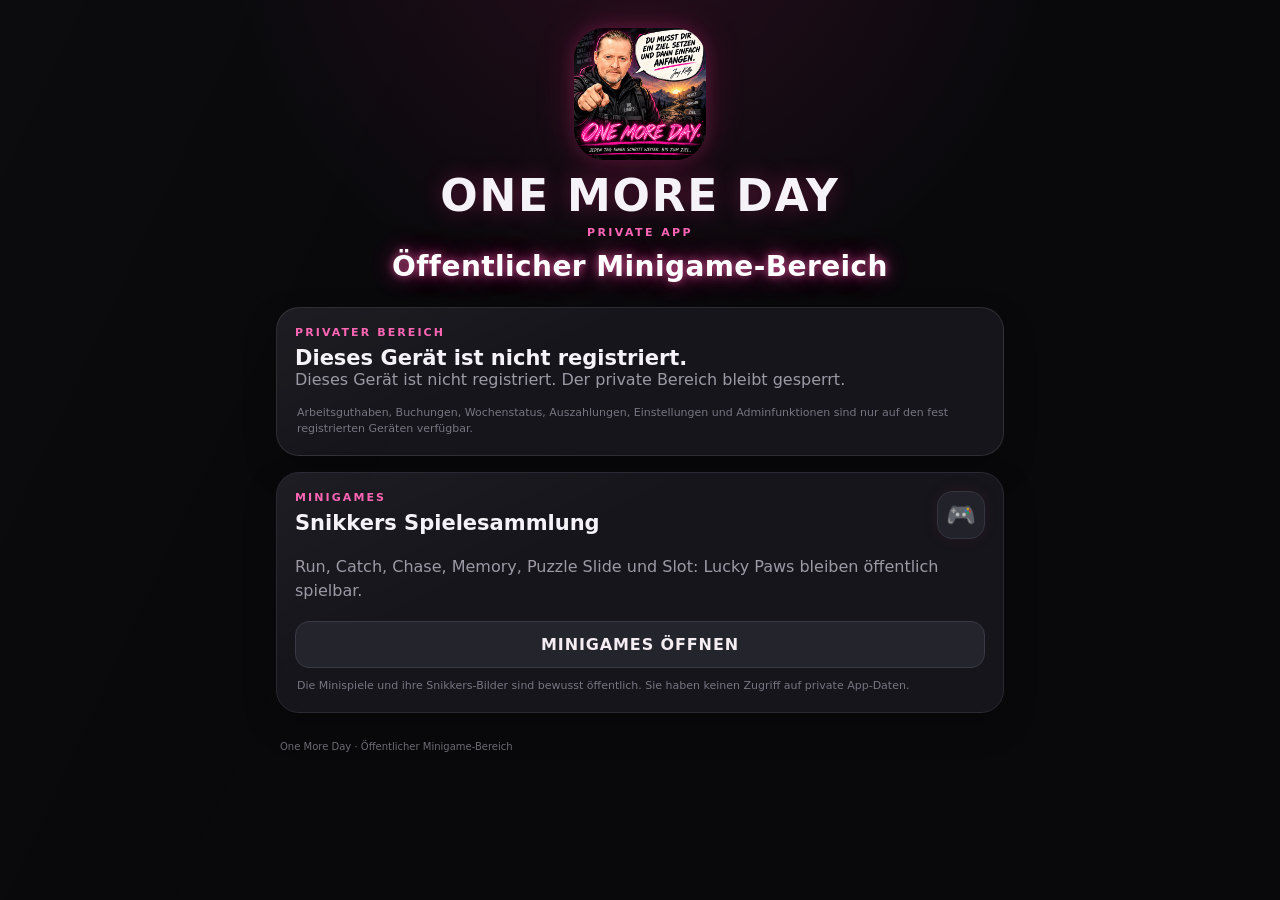
==== commit d479dae4: "Add files via upload" ====
--- a/index.html
+++ b/index.html
@@ -13,7 +13,47 @@
   <title>One More Day</title>
 </head>
 <body>
-  <div class="app-shell">
+
+  <div id="publicAccessShell" class="app-shell public-access-shell hidden">
+    <header class="hero public-hero">
+      <div class="brand-icon-button public-brand-icon">
+        <img class="brand-icon" src="assets/icons/icon-512.png" alt="One More Day" />
+      </div>
+      <div class="hero-copy">
+        <h1>ONE MORE DAY</h1>
+        <p class="hero-claim">PRIVATE APP</p>
+        <p class="today-date">Öffentlicher Minigame-Bereich</p>
+      </div>
+    </header>
+
+    <main>
+      <section class="card public-access-card">
+        <p class="eyebrow">PRIVATER BEREICH</p>
+        <h2>Dieses Gerät ist nicht registriert.</h2>
+        <p id="publicAccessStatus" class="muted">Gerätefreigabe wird geprüft …</p>
+        <p class="microcopy">Arbeitsguthaben, Buchungen, Wochenstatus, Auszahlungen, Einstellungen und Adminfunktionen sind nur auf den fest registrierten Geräten verfügbar.</p>
+      </section>
+
+      <section class="card mini-games-launch-card public-games-card">
+        <div class="section-heading">
+          <div>
+            <p class="eyebrow">MINIGAMES</p>
+            <h2>Snikkers Spielesammlung</h2>
+          </div>
+          <div class="snikkers-launch-badge" aria-hidden="true">🎮</div>
+        </div>
+        <p class="muted snikkers-launch-copy">Run, Catch, Chase, Memory, Puzzle Slide und Slot: Lucky Paws bleiben öffentlich spielbar.</p>
+        <button id="publicOpenMiniGamesBtn" class="secondary-btn" type="button">MINIGAMES ÖFFNEN</button>
+        <p class="microcopy">Die Minispiele und ihre Snikkers-Bilder sind bewusst öffentlich. Sie haben keinen Zugriff auf private App-Daten.</p>
+      </section>
+    </main>
+
+    <footer>
+      <span>One More Day · Öffentlicher Minigame-Bereich</span>
+    </footer>
+  </div>
+
+  <div id="privateAppShell" class="app-shell hidden">
     <header class="hero">
       <button id="joeyMotivationBtn" class="brand-icon-button" type="button" aria-label="Joey Kelly Motivation im Vollbild öffnen">
         <img class="brand-icon" src="assets/icons/icon-512.png" alt="One More Day – Joey Kelly Motivation" />
@@ -173,7 +213,7 @@
     </main>
 
     <footer>
-      <button id="versionBtn" class="version-btn">v0.9.29</button>
+      <button id="versionBtn" class="version-btn">v0.9.30</button>
       <span>One More Day · Kelly Me to Work</span>
     </footer>
   </div>
@@ -472,7 +512,7 @@
         <p id="adminUserPushStatus" class="microcopy">Registrierung wird beim Öffnen geprüft.</p>
       </div>
 
-      <div class="admin-request-section admin-push-section">
+      <div id="adminPushSection" class="admin-request-section admin-push-section">
         <div class="admin-request-section-head">
           <div>
             <p class="eyebrow">PUSH</p>
@@ -619,8 +659,10 @@
   <dialog id="versionDialog">
     <div class="dialog-card">
       <p class="eyebrow">ÄNDERUNGEN</p>
-      <h2>One More Day v0.9.29</h2>
+      <h2>One More Day v0.9.30</h2>
       <ul>
+        <li><strong>v0.9.30:</strong> Private App-Bereiche und alle privaten API-Routen sind auf vier fest registrierte Geräte begrenzt. Nicht registrierte Geräte sehen nur den öffentlichen Snikkers-Minispiele-Bereich.</li>
+        <li><strong>v0.9.30:</strong> Device-Token werden bei privaten API-Aufrufen serverseitig geprüft; Admin-Endpunkte verlangen zusätzlich weiterhin Admin-Gerät und ADMIN_KEY. Push-Abos sind nur auf dem fest registrierten User- bzw. Admin-Handy zulässig.</li>
         <li><strong>v0.9.29:</strong> Jede neu in der Cloud verbuchte Guthabenänderung sendet einen Push ans User-Handy mit Buchungsart, Betrag und aktuellem Kontostand. Wiederholte Syncs bestehender Transaktionen erzeugen keine Doppelmeldung.</li>
         <li><strong>v0.9.28:</strong> Admin kann Guthaben manuell positiv oder negativ buchen; jede manuelle Buchung verlangt einen Grund und wird als eigene Cloud-Transaktion protokolliert.</li>
         <li><strong>v0.9.28:</strong> Bestehende Guthaben-Buchungen können im Adminbereich per Gegenbuchung storniert werden. Originalbuchungen bleiben erhalten und können nicht versehentlich doppelt storniert werden.</li>
@@ -670,10 +712,6 @@
     </div>
   </dialog>
 
-  <script src="data.js"></script>
-  <script src="content.js"></script>
-  <script src="games/game-viewport.js"></script>
-  <script src="games/snikkers-run/snikkers-run.js"></script>
-  <script src="app.js"></script>
+  <script src="access.js"></script>
 </body>
 </html>
--- a/styles.css
+++ b/styles.css
@@ -363,3 +363,28 @@
 
 /* v0.9.28 · Admin Wallet-Korrekturen */
 .admin-wallet-section{display:grid;gap:14px}.admin-wallet-balance{display:flex;align-items:center;justify-content:space-between;gap:16px;padding:14px 16px;border:1px solid rgba(255,255,255,.1);border-radius:16px;background:rgba(255,255,255,.035)}.admin-wallet-balance span{color:var(--muted)}.admin-wallet-balance strong{font-size:1.25rem;color:var(--accent)}.admin-wallet-form{display:grid;grid-template-columns:minmax(0,1fr) minmax(0,1.6fr);gap:12px;align-items:end}.admin-wallet-form label{display:grid;gap:7px}.admin-wallet-form textarea{min-height:76px;resize:vertical}.admin-wallet-form .secondary-btn{grid-column:1/-1}.admin-wallet-history-head{display:flex;justify-content:space-between;align-items:end;gap:12px;padding-top:4px}.admin-wallet-history-head small{color:var(--muted);text-align:right}.admin-wallet-transactions{display:grid;gap:10px}.admin-wallet-row{padding:13px 14px;border:1px solid rgba(255,255,255,.09);border-radius:15px;background:rgba(255,255,255,.025)}.admin-wallet-row-main{display:flex;justify-content:space-between;gap:14px;align-items:flex-start}.admin-wallet-row-copy{display:grid;gap:3px;min-width:0}.admin-wallet-row-copy>span,.admin-wallet-note{color:var(--muted);font-size:.8rem;line-height:1.35;overflow-wrap:anywhere}.admin-wallet-row-actions{display:flex;justify-content:flex-end;align-items:center;margin-top:10px}.admin-wallet-reverse-btn{padding:8px 11px;font-size:.75rem}.admin-wallet-reversed{font-size:.7rem;opacity:.85}.booking-note{display:block;max-width:460px;margin-top:3px;color:var(--muted);line-height:1.35}.admin-wallet-status:empty{display:none}@media(max-width:700px){.admin-wallet-form{grid-template-columns:1fr}.admin-wallet-history-head{align-items:flex-start;flex-direction:column}.admin-wallet-history-head small{text-align:left}.admin-wallet-row-main{align-items:flex-start}.admin-wallet-row .booking-amount{white-space:nowrap}}
+
+
+/* v0.9.30 – Device access gate */
+.public-access-shell .public-access-card{
+  border:1px solid rgba(255,255,255,.10);
+}
+.public-access-shell .public-access-card h2{
+  margin-top:.2rem;
+}
+.public-access-shell .public-games-card{
+  margin-top:1rem;
+}
+.public-brand-icon{
+  cursor:default;
+  pointer-events:none;
+}
+html[data-access="public"] body{
+  min-height:100vh;
+}
+html[data-access="public"] .public-access-shell{
+  display:block;
+}
+html[data-access="private"] #privateAppShell{
+  display:block;
+}
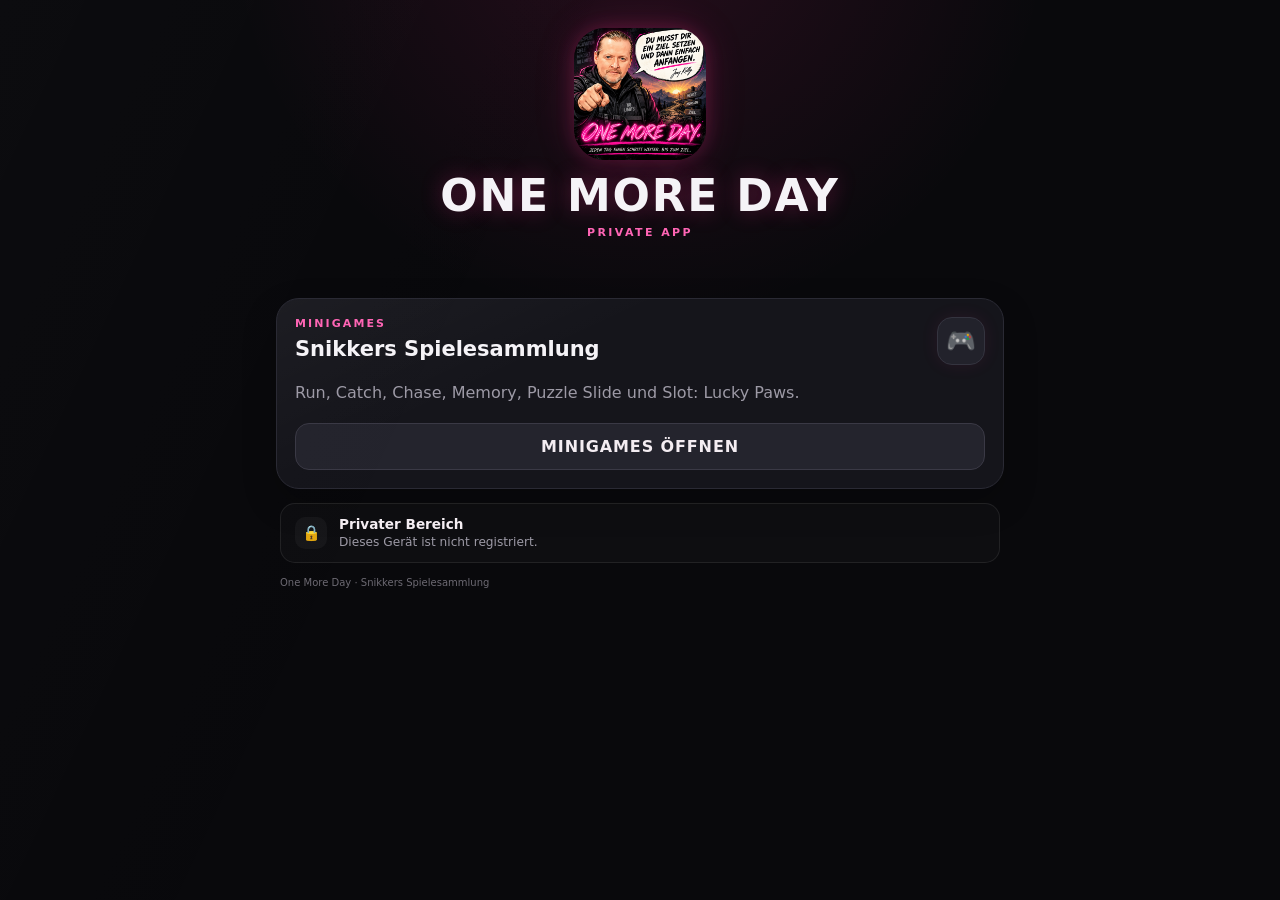
==== commit 633e04ba: "Add files via upload" ====
--- a/index.html
+++ b/index.html
@@ -22,19 +22,11 @@
       <div class="hero-copy">
         <h1>ONE MORE DAY</h1>
         <p class="hero-claim">PRIVATE APP</p>
-        <p class="today-date">Öffentlicher Minigame-Bereich</p>
       </div>
     </header>
 
     <main>
-      <section class="card public-access-card">
-        <p class="eyebrow">PRIVATER BEREICH</p>
-        <h2>Dieses Gerät ist nicht registriert.</h2>
-        <p id="publicAccessStatus" class="muted">Gerätefreigabe wird geprüft …</p>
-        <p class="microcopy">Arbeitsguthaben, Buchungen, Wochenstatus, Auszahlungen, Einstellungen und Adminfunktionen sind nur auf den fest registrierten Geräten verfügbar.</p>
-      </section>
-
-      <section class="card mini-games-launch-card public-games-card">
+      <section class="card mini-games-launch-card public-games-card public-games-primary">
         <div class="section-heading">
           <div>
             <p class="eyebrow">MINIGAMES</p>
@@ -42,14 +34,21 @@
           </div>
           <div class="snikkers-launch-badge" aria-hidden="true">🎮</div>
         </div>
-        <p class="muted snikkers-launch-copy">Run, Catch, Chase, Memory, Puzzle Slide und Slot: Lucky Paws bleiben öffentlich spielbar.</p>
+        <p class="muted snikkers-launch-copy">Run, Catch, Chase, Memory, Puzzle Slide und Slot: Lucky Paws.</p>
         <button id="publicOpenMiniGamesBtn" class="secondary-btn" type="button">MINIGAMES ÖFFNEN</button>
-        <p class="microcopy">Die Minispiele und ihre Snikkers-Bilder sind bewusst öffentlich. Sie haben keinen Zugriff auf private App-Daten.</p>
+      </section>
+
+      <section class="public-private-note" aria-label="Privater Bereich">
+        <span class="public-private-lock" aria-hidden="true">🔒</span>
+        <div>
+          <strong>Privater Bereich</strong>
+          <p id="publicAccessStatus">Gerätefreigabe wird geprüft …</p>
+        </div>
       </section>
     </main>
 
     <footer>
-      <span>One More Day · Öffentlicher Minigame-Bereich</span>
+      <span>One More Day · Snikkers Spielesammlung</span>
     </footer>
   </div>
 
--- a/styles.css
+++ b/styles.css
@@ -388,3 +388,48 @@
 html[data-access="private"] #privateAppShell{
   display:block;
 }
+
+/* v0.9.30 public layout hotfix – Minigames im Mittelpunkt */
+.public-access-shell .public-hero{
+  margin-bottom:24px;
+}
+.public-access-shell .public-games-primary{
+  margin-top:0;
+}
+.public-access-shell .public-private-note{
+  display:flex;
+  align-items:center;
+  gap:12px;
+  margin:14px 4px 0;
+  padding:12px 14px;
+  border:1px solid rgba(255,255,255,.08);
+  border-radius:15px;
+  background:rgba(255,255,255,.025);
+  color:var(--muted);
+}
+.public-access-shell .public-private-lock{
+  flex:0 0 auto;
+  display:grid;
+  place-items:center;
+  width:32px;
+  height:32px;
+  border-radius:10px;
+  background:rgba(255,255,255,.04);
+  font-size:15px;
+}
+.public-access-shell .public-private-note strong{
+  display:block;
+  color:#f4edf2;
+  font-size:.85rem;
+  margin-bottom:2px;
+}
+.public-access-shell .public-private-note p{
+  margin:0;
+  color:var(--muted);
+  font-size:.76rem;
+  line-height:1.35;
+}
+@media(max-width:560px){
+  .public-access-shell .public-hero{margin-bottom:18px}
+  .public-access-shell .public-private-note{margin-left:0;margin-right:0}
+}
